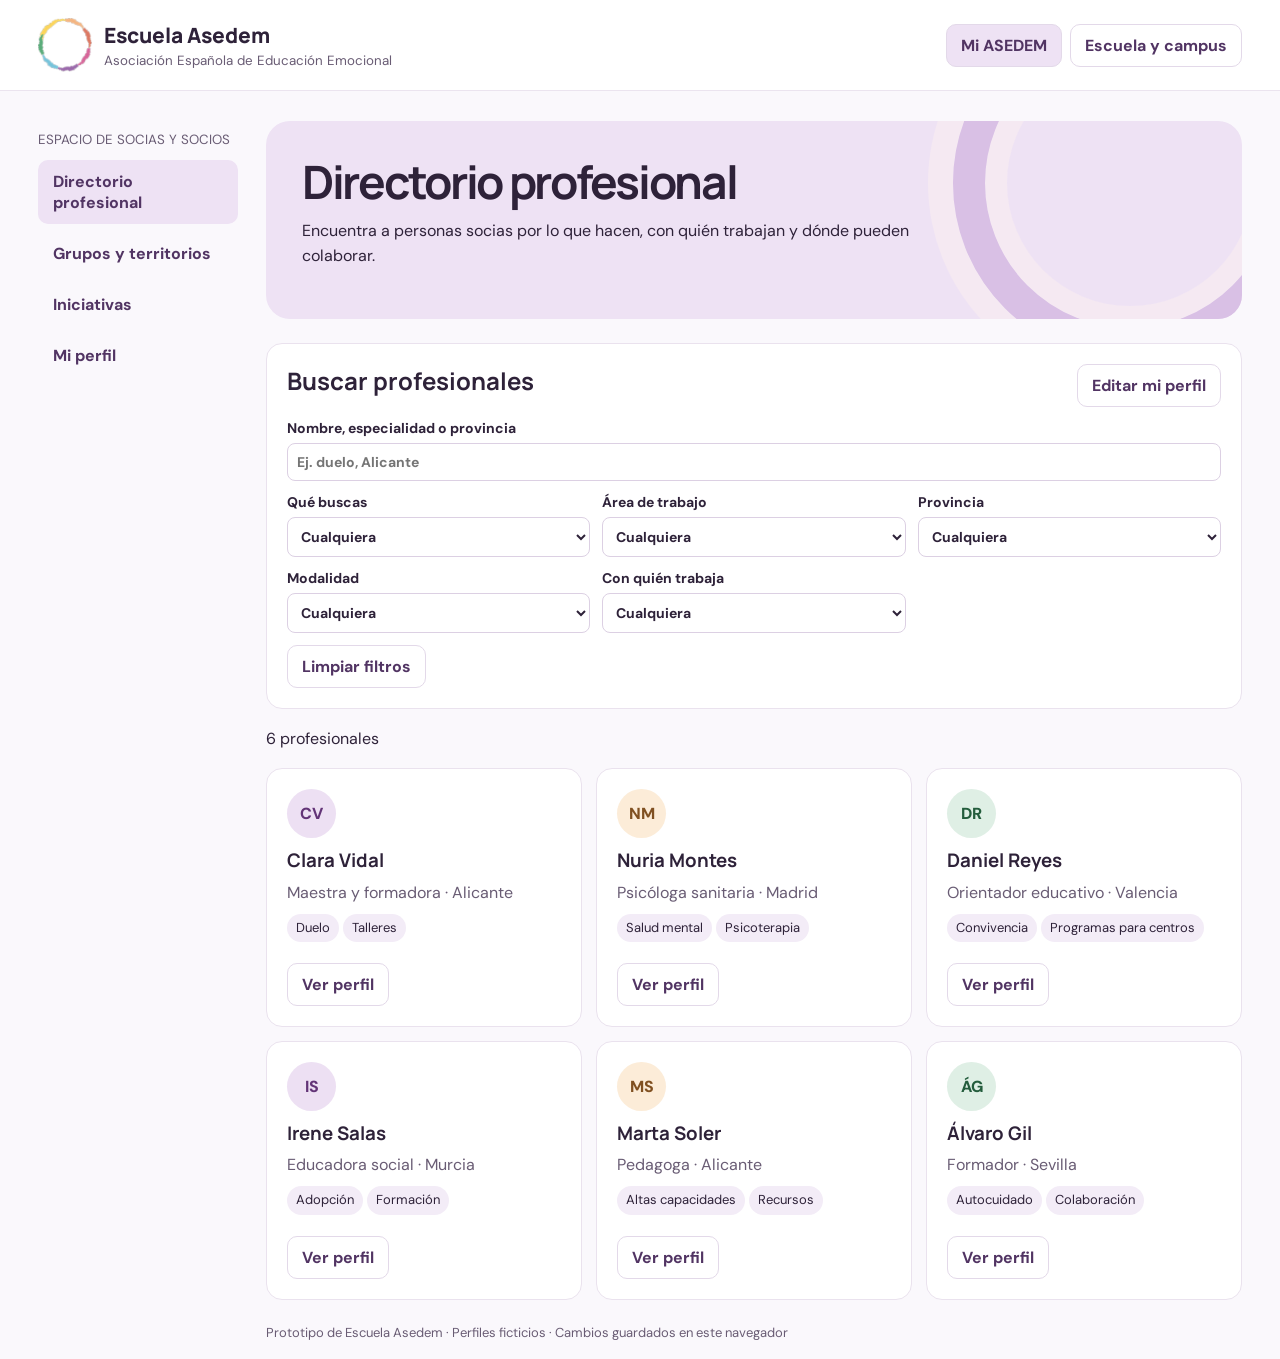
==== index.html @ 9c95053e "Add files via upload" ====
<!doctype html><html lang="es"><meta charset="utf-8"><meta name="viewport" content="width=device-width,initial-scale=1"><meta name="robots" content="noindex"><title>Escuela Asedem · Mi ASEDEM</title><link rel="icon" href="logo.png"><link rel="stylesheet" href="https://fonts.googleapis.com/css2?family=DM+Sans:wght@400;500;600;700&family=Manrope:wght@500;600;700;800&display=swap">
<style>
*{box-sizing:border-box}body{margin:0;background:#faf8fc;color:#2e2239;font:16px 'DM Sans',sans-serif}header{background:white;border-bottom:1px solid #ebe4ef}header>div,.layout{max-width:1350px;margin:auto;padding:18px 38px;display:flex;gap:28px}header>div{align-items:center;justify-content:space-between}header img{width:54px;height:54px;object-fit:contain}.brand{display:flex;align-items:center;gap:12px}.brand strong{display:block;font:800 21px Manrope,sans-serif}small,.muted{color:#695c74}button,input,select,textarea{font:inherit}button{cursor:pointer;border:1px solid #e3d9e9;border-radius:10px;padding:10px 14px;background:white;color:#513463;font-weight:700}button:hover,button[aria-current=true]{background:#eee2f4}button.primary{color:white;background:#65387b;border-color:#65387b}button.primary:hover{background:#4f285f}nav{display:flex;gap:8px;flex-wrap:wrap}.layout{align-items:start;padding-top:30px}aside{width:200px;flex:none}aside nav{display:grid}aside button{text-align:left;border-color:transparent;background:transparent}aside small{display:block;margin:10px 0 12px}main{flex:1;min-width:0}.hero{position:relative;overflow:hidden;background:#eee2f4;border-radius:24px;padding:35px 36px;margin-bottom:24px}.hero:after{content:'';position:absolute;right:-65px;top:-115px;width:290px;height:290px;border-radius:50%;border:32px solid #d9c0e5;box-shadow:0 0 0 25px #f5e9f2,inset 0 0 0 22px #f5e9f2;pointer-events:none}.hero>*{position:relative;z-index:1;max-width:74%}h1,h2,h3{font-family:Manrope,sans-serif;line-height:1.15;margin:0 0 10px}h1{font-size:clamp(27px,4vw,46px);letter-spacing:-.05em}p{line-height:1.55;margin:8px 0 16px}.panel,.card{background:white;border:1px solid #eae2ee;border-radius:16px;padding:20px}.panel{margin-bottom:18px}.grid{display:grid;grid-template-columns:repeat(3,minmax(0,1fr));gap:14px}.filters{display:grid;grid-template-columns:repeat(3,1fr);gap:12px;margin:12px 0}label{display:grid;gap:6px;font-size:14px;font-weight:700}input,select,textarea{width:100%;min-width:0;background:white;color:inherit;border:1px solid #dcd0e3;border-radius:8px;padding:9px}.search{grid-column:1/-1}.avatar{display:grid;place-items:center;background:#ede0f3;color:#633477;border-radius:50%;width:49px;height:49px;font-weight:800;margin-bottom:12px}.card:nth-child(3n+2) .avatar{background:#fcecd8;color:#805021}.card:nth-child(3n) .avatar{background:#dfefe5;color:#245d3d}.chip{display:inline-block;background:#f3ecf7;border-radius:20px;padding:4px 9px;margin:3px 4px 5px 0;font-size:13px}.row{display:flex;gap:9px;align-items:center;flex-wrap:wrap}.between{justify-content:space-between}.section{margin:20px 0 13px}.notice{background:#f7eddb;padding:11px 14px;border-radius:10px;margin:14px 0}.stack{display:grid;gap:13px}.stack button{justify-self:start}dialog{max-width:min(560px,92vw);width:100%;border:1px solid #e3d9e9;border-radius:18px;padding:23px;color:inherit}dialog::backdrop{background:#31243f77}footer{margin-top:24px;color:#695c74;font-size:13px}a{color:#65387b}:focus-visible{outline:3px solid #9161a6;outline-offset:2px}@media(max-width:930px){.grid{grid-template-columns:repeat(2,minmax(0,1fr))}aside{width:155px}}@media(max-width:680px){header>div,.layout{padding:13px 16px;gap:12px;flex-wrap:wrap}.layout{display:block}aside{width:auto;margin-bottom:16px}aside nav{display:flex}aside small{display:none}.hero{padding:24px 20px}.hero:after{opacity:.35}.hero>*{max-width:100%}.filters{grid-template-columns:repeat(2,minmax(0,1fr))}.grid{grid-template-columns:1fr}}
</style>
<header><div><div class="brand"><img src="logo.png" alt="Logotipo de ASEDEM"><div><strong>Escuela Asedem</strong><small>Asociación Española de Educación Emocional</small></div></div><nav aria-label="Espacios"><button data-page="directorio">Mi ASEDEM</button><button data-page="campus">Escuela y campus</button></nav></div></header>
<div class="layout"><aside><small>ESPACIO DE SOCIAS Y SOCIOS</small><nav aria-label="Mi ASEDEM"><button data-page="directorio">Directorio profesional</button><button data-page="grupos">Grupos y territorios</button><button data-page="iniciativas">Iniciativas</button><button data-page="perfil">Mi perfil</button></nav></aside><main id="main"></main></div>
<dialog id="modal"></dialog>
<script>
const main=document.querySelector('main'), modal=document.querySelector('dialog');
const groups=['LGTBI+','Discapacidad','Adopción','Educación intercultural','Salud mental','Jóvenes','Sistémica','Convivencia','Género','Duelo','Altas capacidades','Autocuidado'];
const services=['Formación','Talleres','Programas para centros','Psicoterapia','Recursos','Colaboración'];
const territories=['Comunitat Valenciana, Cataluña, Aragón y Murcia'];
const seed=[
['Clara Vidal','Maestra y formadora','Alicante','Duelo','Talleres','Presencial','Profesorado'],
['Nuria Montes','Psicóloga sanitaria','Madrid','Salud mental','Psicoterapia','Online','Familias'],
['Daniel Reyes','Orientador educativo','Valencia','Convivencia','Programas para centros','Presencial','Adolescencia'],
['Irene Salas','Educadora social','Murcia','Adopción','Formación','Online','Familias'],
['Marta Soler','Pedagoga','Alicante','Altas capacidades','Recursos','Online','Infancia'],
['Álvaro Gil','Formador','Sevilla','Autocuidado','Colaboración','Online','Profesorado']
].map(([name,role,zone,area,service,mode,audience])=>({name,role,zone,area,service,mode,audience,web:'',visible:true}));
const sample={title:'Acompañar el duelo en el aula',goal:'Diseñar un taller para ayudar al profesorado a acompañar al alumnado ante una pérdida.',group:'Duelo',person:'Clara Vidal',step:'Revisar el caso práctico y acordar los materiales.',date:'',notes:'',status:'En preparación'};
const read=(key,fallback)=>{try{return JSON.parse(localStorage.getItem('asedem-'+key))??fallback}catch{return fallback}};
const write=(key,value)=>localStorage.setItem('asedem-'+key,JSON.stringify(value));
let profile=read('profile',{name:'Lucía Romero',role:'Docente',zone:'Alicante',area:'Convivencia',service:'Talleres',mode:'Presencial',audience:'Profesorado',web:'',visible:false});
let projects=read('projects',[sample]), enrolled=read('enrolled',false), answer=read('answer','');
const esc=(s='')=>String(s).replace(/[&<>"']/g,c=>({'&':'&amp;','<':'&lt;','>':'&gt;','"':'&quot;',"'":'&#39;'}[c]));
const norm=s=>s.normalize('NFD').replace(/\p{Diacritic}/gu,'').toLowerCase().trim();
const people=()=>[...seed,...(profile.visible?[profile]:[])];
const options=(values,chosen='')=>values.map(v=>'<option '+(v===chosen?'selected':'')+'>'+esc(v)+'</option>').join('');
const hero=(title,copy)=>'<div class="hero"><h1>'+title+'</h1><p>'+copy+'</p></div>';
const chip=s=>'<span class="chip">'+esc(s)+'</span>';
const button=(label,attrs='',primary=false)=>'<button '+attrs+(primary?' class="primary"':'')+'>'+label+'</button>';
const footer='<footer>Prototipo de Escuela Asedem · Perfiles ficticios · Cambios guardados en este navegador</footer>';
function showDialog(html){modal.innerHTML='<div class="row between"><strong>Mi ASEDEM</strong>'+button('Cerrar','data-close')+'</div><div class="section">'+html+'</div>';if(!modal.open)modal.showModal()}
function directory(){
main.innerHTML=hero('Directorio profesional','Encuentra a personas socias por lo que hacen, con quién trabajan y dónde pueden colaborar.')+
'<div class="panel"><div class="row between"><h2>Buscar profesionales</h2>'+button('Editar mi perfil','data-page="perfil"')+'</div><form id="filters" class="filters"><label class="search">Nombre, especialidad o provincia<input name="q" type="search" placeholder="Ej. duelo, Alicante"></label>'+
[['service','Qué buscas',services],['area','Área de trabajo',groups],['zone','Provincia',[...new Set(people().map(p=>p.zone))].sort()],['mode','Modalidad',['Presencial','Online','Mixta']],['audience','Con quién trabaja',['Infancia','Adolescencia','Familias','Profesorado']]].map(([k,l,v])=>'<label>'+l+'<select name="'+k+'"><option value="">Cualquiera</option>'+options(v)+'</select></label>').join('')+'</form>'+button('Limpiar filtros','data-clear')+'</div><div id="results"></div>';
const form=document.querySelector('#filters');form.addEventListener('submit',e=>e.preventDefault());form.addEventListener('input',results);results();
}
function results(){
const f=new FormData(document.querySelector('#filters'));
const found=people().map((p,i)=>({p,i})).filter(({p})=>norm(f.get('q')).split(/[ ,]+/).every(word=>norm(Object.values(p).join(' ')).includes(word))&&['service','area','zone','mode','audience'].every(k=>!f.get(k)||p[k]===f.get(k)));
document.querySelector('#results').innerHTML='<p role="status">'+found.length+' '+(found.length===1?'profesional':'profesionales')+'</p>'+(found.length?'<div class="grid">'+found.map(({p,i})=>'<article class="card"><div class="avatar">'+esc(p.name.split(' ').map(s=>s[0]).slice(0,2).join(''))+'</div><h3>'+esc(p.name)+'</h3><div class="muted">'+esc(p.role)+' · '+esc(p.zone)+'</div><p>'+chip(p.area)+chip(p.service)+'</p>'+button('Ver perfil','data-person="'+i+'"')+'</article>').join('')+'</div>':'<p class="panel">Prueba otra zona o amplía los filtros.</p>');
}
const input=(name,label,value='',type='text')=>'<label>'+label+'<input name="'+name+'" type="'+type+'" value="'+esc(value)+'" '+(type==='text'?'required':'')+'></label>';
const select=(name,label,list,value)=>'<label>'+label+'<select name="'+name+'">'+options(list,value)+'</select></label>';
const area=(name,label,value='')=>'<label>'+label+'<textarea name="'+name+'" rows="3">'+esc(value)+'</textarea></label>';
function profilePage(){main.innerHTML=hero('Mi perfil profesional','Elige qué datos profesionales quieres compartir en el directorio.')+'<form id="profile" class="panel stack">'+input('name','Nombre',profile.name)+input('role','Perfil profesional',profile.role)+input('zone','Provincia de actuación',profile.zone)+select('area','Área',groups,profile.area)+select('service','Servicio',services,profile.service)+select('mode','Modalidad',['Presencial','Online','Mixta'],profile.mode)+select('audience','Público',['Infancia','Adolescencia','Familias','Profesorado'],profile.audience)+input('web','Web o red profesional',profile.web,'url')+'<label class="row"><input style="width:auto" type="checkbox" name="visible" '+(profile.visible?'checked':'')+'> Mostrar mi ficha en el directorio</label><button class="primary">Guardar perfil</button><div role="status" id="saved"></div></form>'}
function groupPage(){main.innerHTML=hero('Grupos y territorios','Consulta las iniciativas vinculadas a los grupos de trabajo de ASEDEM.')+'<h2 class="section">Grupos temáticos</h2><div class="grid">'+groups.map(g=>'<article class="card"><h3>'+esc(g)+'</h3>'+button('Ver iniciativas','data-group="'+esc(g)+'"')+'</article>').join('')+'</div><h2 class="section">Delegación de ejemplo</h2><div class="panel"><h3>'+territories[0]+'</h3>'+button('Ver iniciativa compartida','data-project="0"')+'</div>'}
function initiativePage(){main.innerHTML=hero('Iniciativas','Organiza una colaboración, recupera los acuerdos y deja claro el siguiente paso.')+'<div class="row section">'+button('Nueva iniciativa','data-new',true)+'</div><div class="stack">'+projects.map((p,i)=>'<article class="card"><h3>'+esc(p.title)+'</h3>'+chip(p.group)+chip(p.status)+'<p>'+esc(p.step)+'</p>'+button('Abrir iniciativa','data-project="'+i+'"')+'</article>').join('')+'</div>'}
function projectEditor(i){
const p=projects[i];showDialog('<h2>'+esc(p.title)+'</h2>'+chip(p.status)+'<form class="stack" id="project" data-id="'+i+'">'+input('title','Título',p.title)+area('goal','Objetivo',p.goal)+select('group','Grupo temático',groups,p.group)+input('person','Persona de referencia',p.person)+input('step','Próximo paso',p.step)+input('date','Fecha prevista',p.date,'date')+area('notes','Acuerdos y materiales',p.notes)+'<button class="primary">Guardar acuerdos</button></form><div class="row section">'+(p.status==='En revisión'?button('Aprobar como coordinación (demo)','data-review="'+i+'"'):p.status==='En preparación'?button('Enviar a revisión','data-review="'+i+'"'):'')+'</div>');
}
function newProject(person='',group='Duelo'){showDialog('<h2>Abrir una colaboración</h2><form class="stack" id="project">'+input('title','Título')+area('goal','Objetivo')+select('group','Grupo temático',groups,group)+input('person','Persona de referencia',person)+input('step','Próximo paso')+input('date','Fecha prevista','','date')+area('notes','Acuerdos y materiales')+'<button class="primary">Crear iniciativa</button></form>')}
function campus(){main.innerHTML=hero('Escuela y campus','Explora cómo una iniciativa de las personas socias puede convertirse en una formación.')+'<article class="panel"><h2>Acompañar el duelo en el aula</h2>'+chip('Taller de demostración')+chip('Profesorado')+'<p>Practica cómo iniciar una conversación y acordar apoyos con un alumno que ha sufrido una pérdida.</p>'+button(enrolled?'Abrir actividad':'Simular inscripción','data-enroll',true)+'</article>'+projects.filter(p=>p.status==='Aprobada'&&p.title!==sample.title).map(p=>'<article class="panel"><h3>'+esc(p.title)+'</h3>'+chip('Propuesta aprobada en la demo')+'<p>'+esc(p.goal)+'</p></article>').join('')+(enrolled?'<section class="panel" id="activity"><h2>Caso práctico</h2><p>Tras una pérdida familiar, un alumno regresa a clase. Se queda apartado durante una actividad. ¿Cómo iniciarías el acompañamiento?</p><div class="stack">'+button('Ofrecerle hablar en privado y preguntarle qué apoyo desea.','data-answer="privado"')+button('Pedirle que cuente al grupo lo ocurrido.','data-answer="grupo"')+'</div><p role="status">'+(answer==='privado'?'Una conversación privada protege su intimidad y le permite decidir qué compartir y cuándo.':answer==='grupo'?'Explicarlo ante el grupo puede hacer que se sienta expuesto. Ofrécele primero un espacio privado y escucha qué necesita.':'')+'</p><a href="pauta-aula.txt" download>Descargar pauta para el aula</a></section>':'')}
const pages={directorio:directory,perfil:profilePage,grupos:groupPage,iniciativas:initiativePage,campus};
function render(page){const key=Object.hasOwn(pages,page)?page:'directorio';pages[key]();document.querySelectorAll('[data-page]').forEach(b=>b.setAttribute('aria-current',String(b.dataset.page===key)));main.insertAdjacentHTML('beforeend',footer)}
function go(page){if(location.hash==='#'+page)render(page);else location.hash=page}
window.addEventListener('hashchange',()=>{render(location.hash.slice(1));window.scrollTo(0,0)});
document.addEventListener('click',e=>{
const b=e.target.closest('button');if(!b)return;const d=b.dataset;
if(d.page){go(d.page);return}
if('close'in d){modal.close();return}
if('clear'in d){document.querySelector('#filters').reset();results();return}
if('person'in d){const p=people()[d.person];const web=/^https?:\/\//i.test(p.web)?'<p><a href="'+esc(p.web)+'" target="_blank" rel="noopener noreferrer">Web o red profesional</a></p>':'';showDialog('<h2>'+esc(p.name)+'</h2><p>'+esc(p.role)+' · '+esc(p.zone)+'</p>'+[p.area,p.service,p.mode,p.audience].map(chip).join('')+web+'<p class="muted">Ficha ficticia de demostración.</p>'+button('Proponer colaboración','data-collab="'+d.person+'"',true));return}
if('collab'in d){const p=people()[d.collab];newProject(p.name,p.area);return}
if('new'in d){newProject();return}
if('project'in d){projectEditor(Number(d.project));return}
if('group'in d){const items=projects.map((p,i)=>({p,i})).filter(({p})=>p.group===d.group);showDialog('<h2>'+esc(d.group)+'</h2><div class="stack">'+(items.length?items.map(({p,i})=>button(esc(p.title),'data-project="'+i+'"')).join(''):'<p>Aún no hay iniciativas en este grupo.</p>')+button('Proponer iniciativa','data-new-group="'+esc(d.group)+'"')+'</div>');return}
if('newGroup'in d){newProject('',d.newGroup);return}
if('review'in d){const i=Number(d.review),p=projects[i];p.status=p.status==='En revisión'?'Aprobada':'En revisión';write('projects',projects);render(location.hash.slice(1));projectEditor(i);return}
if('enroll'in d){enrolled=true;write('enrolled',true);render('campus');document.querySelector('#activity').scrollIntoView();return}
if('answer'in d){answer=d.answer;write('answer',answer);render('campus');document.querySelector('[data-answer="'+answer+'"]').focus()}
});
document.addEventListener('submit',e=>{
const form=e.target;if(!['profile','project'].includes(form.id))return;e.preventDefault();
const data=Object.fromEntries(new FormData(form));
if(form.id==='profile'){if(data.web&&!/^https?:\/\//i.test(data.web)){document.querySelector('#saved').textContent='Introduce un enlace que comience por https:// o http://.';return}profile={...data,visible:data.visible==='on'};write('profile',profile);document.querySelector('#saved').textContent='Perfil guardado.';return}
if(form.dataset.id===undefined){projects.push({...data,status:'En preparación'});write('projects',projects);modal.close();go('iniciativas');return}
const i=Number(form.dataset.id);projects[i]={...projects[i],...data};write('projects',projects);modal.close();render(location.hash.slice(1));
});
render(location.hash.slice(1));
</script></html>
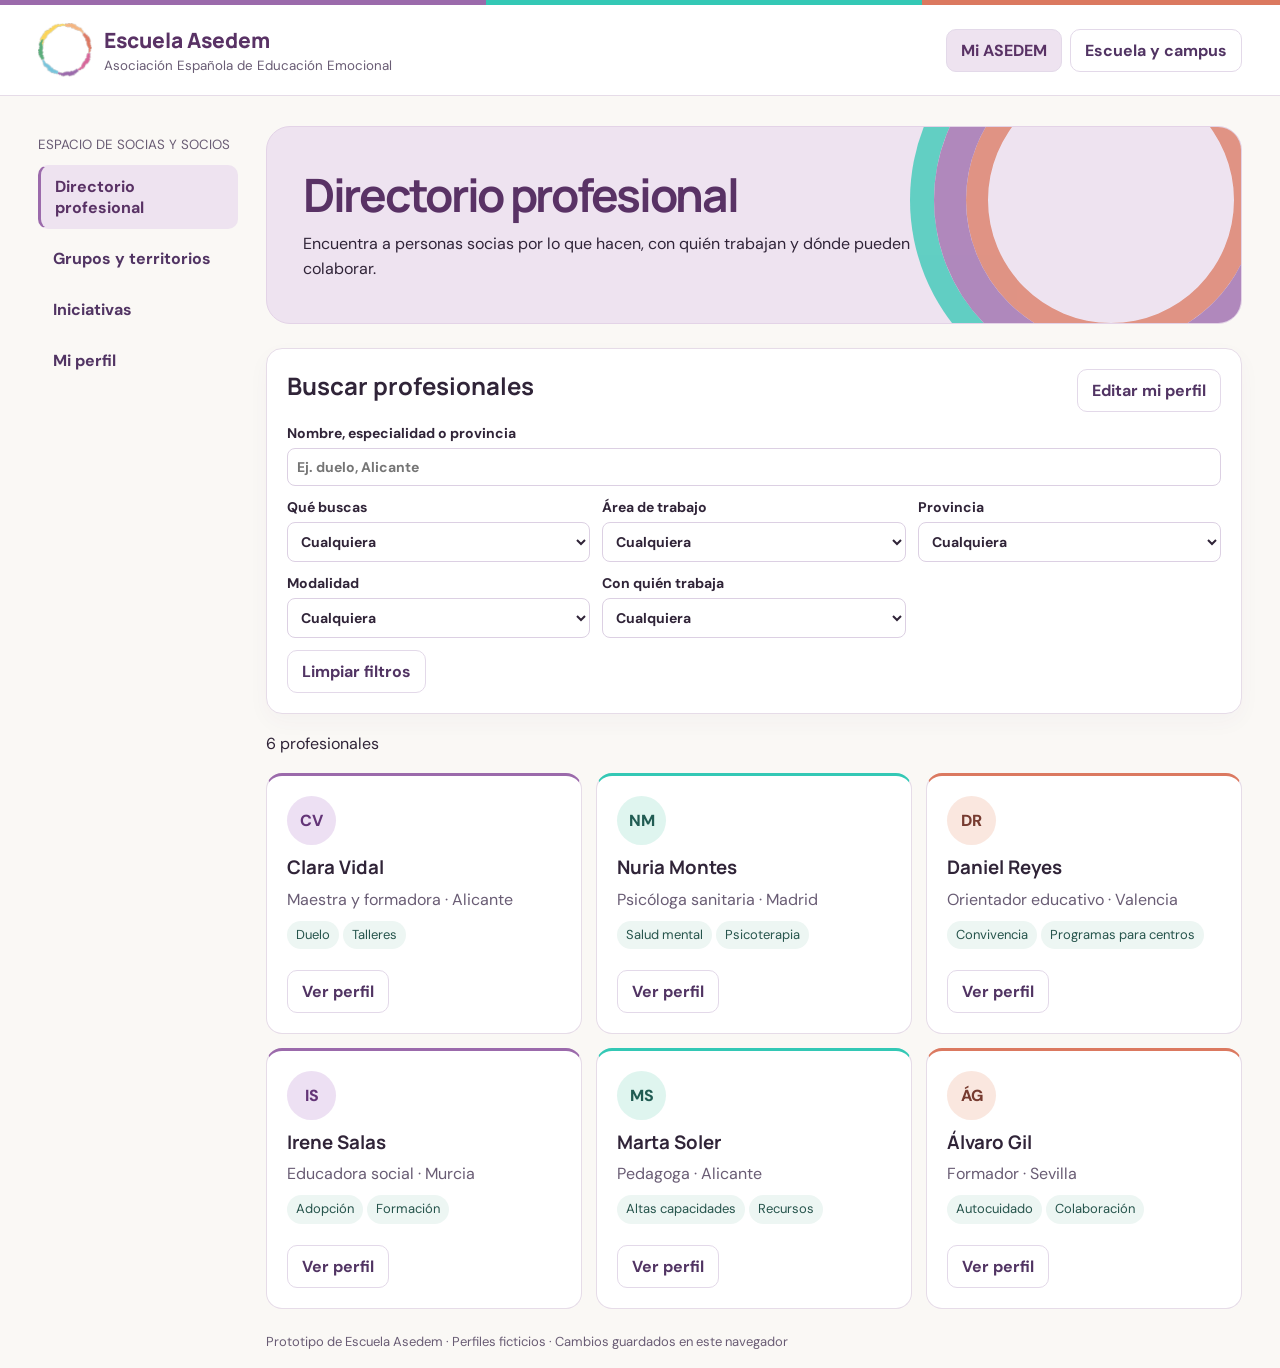
==== commit 63ed8dd9: "Adapta el diseño a los colores del Congreso ASEDEM" ====
--- a/index.html
+++ b/index.html
@@ -1,6 +1,60 @@
 <!doctype html><html lang="es"><meta charset="utf-8"><meta name="viewport" content="width=device-width,initial-scale=1"><meta name="robots" content="noindex"><title>Escuela Asedem · Mi ASEDEM</title><link rel="icon" href="logo.png"><link rel="stylesheet" href="https://fonts.googleapis.com/css2?family=DM+Sans:wght@400;500;600;700&family=Manrope:wght@500;600;700;800&display=swap">
 <style>
 *{box-sizing:border-box}body{margin:0;background:#faf8fc;color:#2e2239;font:16px 'DM Sans',sans-serif}header{background:white;border-bottom:1px solid #ebe4ef}header>div,.layout{max-width:1350px;margin:auto;padding:18px 38px;display:flex;gap:28px}header>div{align-items:center;justify-content:space-between}header img{width:54px;height:54px;object-fit:contain}.brand{display:flex;align-items:center;gap:12px}.brand strong{display:block;font:800 21px Manrope,sans-serif}small,.muted{color:#695c74}button,input,select,textarea{font:inherit}button{cursor:pointer;border:1px solid #e3d9e9;border-radius:10px;padding:10px 14px;background:white;color:#513463;font-weight:700}button:hover,button[aria-current=true]{background:#eee2f4}button.primary{color:white;background:#65387b;border-color:#65387b}button.primary:hover{background:#4f285f}nav{display:flex;gap:8px;flex-wrap:wrap}.layout{align-items:start;padding-top:30px}aside{width:200px;flex:none}aside nav{display:grid}aside button{text-align:left;border-color:transparent;background:transparent}aside small{display:block;margin:10px 0 12px}main{flex:1;min-width:0}.hero{position:relative;overflow:hidden;background:#eee2f4;border-radius:24px;padding:35px 36px;margin-bottom:24px}.hero:after{content:'';position:absolute;right:-65px;top:-115px;width:290px;height:290px;border-radius:50%;border:32px solid #d9c0e5;box-shadow:0 0 0 25px #f5e9f2,inset 0 0 0 22px #f5e9f2;pointer-events:none}.hero>*{position:relative;z-index:1;max-width:74%}h1,h2,h3{font-family:Manrope,sans-serif;line-height:1.15;margin:0 0 10px}h1{font-size:clamp(27px,4vw,46px);letter-spacing:-.05em}p{line-height:1.55;margin:8px 0 16px}.panel,.card{background:white;border:1px solid #eae2ee;border-radius:16px;padding:20px}.panel{margin-bottom:18px}.grid{display:grid;grid-template-columns:repeat(3,minmax(0,1fr));gap:14px}.filters{display:grid;grid-template-columns:repeat(3,1fr);gap:12px;margin:12px 0}label{display:grid;gap:6px;font-size:14px;font-weight:700}input,select,textarea{width:100%;min-width:0;background:white;color:inherit;border:1px solid #dcd0e3;border-radius:8px;padding:9px}.search{grid-column:1/-1}.avatar{display:grid;place-items:center;background:#ede0f3;color:#633477;border-radius:50%;width:49px;height:49px;font-weight:800;margin-bottom:12px}.card:nth-child(3n+2) .avatar{background:#fcecd8;color:#805021}.card:nth-child(3n) .avatar{background:#dfefe5;color:#245d3d}.chip{display:inline-block;background:#f3ecf7;border-radius:20px;padding:4px 9px;margin:3px 4px 5px 0;font-size:13px}.row{display:flex;gap:9px;align-items:center;flex-wrap:wrap}.between{justify-content:space-between}.section{margin:20px 0 13px}.notice{background:#f7eddb;padding:11px 14px;border-radius:10px;margin:14px 0}.stack{display:grid;gap:13px}.stack button{justify-self:start}dialog{max-width:min(560px,92vw);width:100%;border:1px solid #e3d9e9;border-radius:18px;padding:23px;color:inherit}dialog::backdrop{background:#31243f77}footer{margin-top:24px;color:#695c74;font-size:13px}a{color:#65387b}:focus-visible{outline:3px solid #9161a6;outline-offset:2px}@media(max-width:930px){.grid{grid-template-columns:repeat(2,minmax(0,1fr))}aside{width:155px}}@media(max-width:680px){header>div,.layout{padding:13px 16px;gap:12px;flex-wrap:wrap}.layout{display:block}aside{width:auto;margin-bottom:16px}aside nav{display:flex}aside small{display:none}.hero{padding:24px 20px}.hero:after{opacity:.35}.hero>*{max-width:100%}.filters{grid-template-columns:repeat(2,minmax(0,1fr))}.grid{grid-template-columns:1fr}}
+
+/* The three accent colors used on ASEDEM's Congress page. */
+:root {
+  --plum: #593265;
+  --violet: #9b6aab;
+  --turquoise: #33c8b5;
+  --coral: #db7960;
+  --paper: #faf8f5;
+  --ink: #302438;
+  --line: #e6dce8;
+}
+body { background: var(--paper); color: var(--ink); }
+header { border-bottom: 1px solid var(--line); }
+header::before {
+  content: "";
+  display: block;
+  height: 5px;
+  background: linear-gradient(90deg, var(--violet) 0 38%, var(--turquoise) 38% 72%, var(--coral) 72%);
+}
+.brand strong { color: var(--plum); }
+.hero {
+  background: #eee3f0;
+  border: 1px solid #e3d3e7;
+  padding-block: 42px;
+}
+.hero h1 { color: var(--plum); }
+.hero p { margin-bottom: 0; }
+.hero::after {
+  right: -47px;
+  top: -104px;
+  border-color: var(--violet);
+  box-shadow: 0 0 0 24px var(--turquoise), inset 0 0 0 22px var(--coral);
+  opacity: .75;
+}
+.panel, .card { border-color: var(--line); }
+.panel { box-shadow: 0 8px 22px #59326509; }
+.card { border-top: 3px solid var(--violet); }
+.card:nth-child(3n+2) { border-top-color: var(--turquoise); }
+.card:nth-child(3n) { border-top-color: var(--coral); }
+.card:nth-child(3n+2) .avatar { background: #dff5ef; color: #215c53; }
+.card:nth-child(3n) .avatar { background: #fae7df; color: #773b30; }
+.chip { background: #edf6f3; color: #26544c; }
+button.primary { background: var(--plum); border-color: var(--plum); }
+button.primary:hover { background: #43254d; }
+button[aria-current="true"] { background: #eee3f0; color: var(--plum); }
+aside button[aria-current="true"] { border-left: 3px solid var(--violet); }
+@media (max-width: 900px) {
+  .hero::after { right: -160px; opacity: .45; }
+}
+@media (max-width: 680px) {
+  .hero { padding-block: 24px; }
+  .hero::after { display: none; }
+  aside button[aria-current="true"] { border-left: 1px solid var(--violet); }
+}
 </style>
 <header><div><div class="brand"><img src="logo.png" alt="Logotipo de ASEDEM"><div><strong>Escuela Asedem</strong><small>Asociación Española de Educación Emocional</small></div></div><nav aria-label="Espacios"><button data-page="directorio">Mi ASEDEM</button><button data-page="campus">Escuela y campus</button></nav></div></header>
 <div class="layout"><aside><small>ESPACIO DE SOCIAS Y SOCIOS</small><nav aria-label="Mi ASEDEM"><button data-page="directorio">Directorio profesional</button><button data-page="grupos">Grupos y territorios</button><button data-page="iniciativas">Iniciativas</button><button data-page="perfil">Mi perfil</button></nav></aside><main id="main"></main></div>
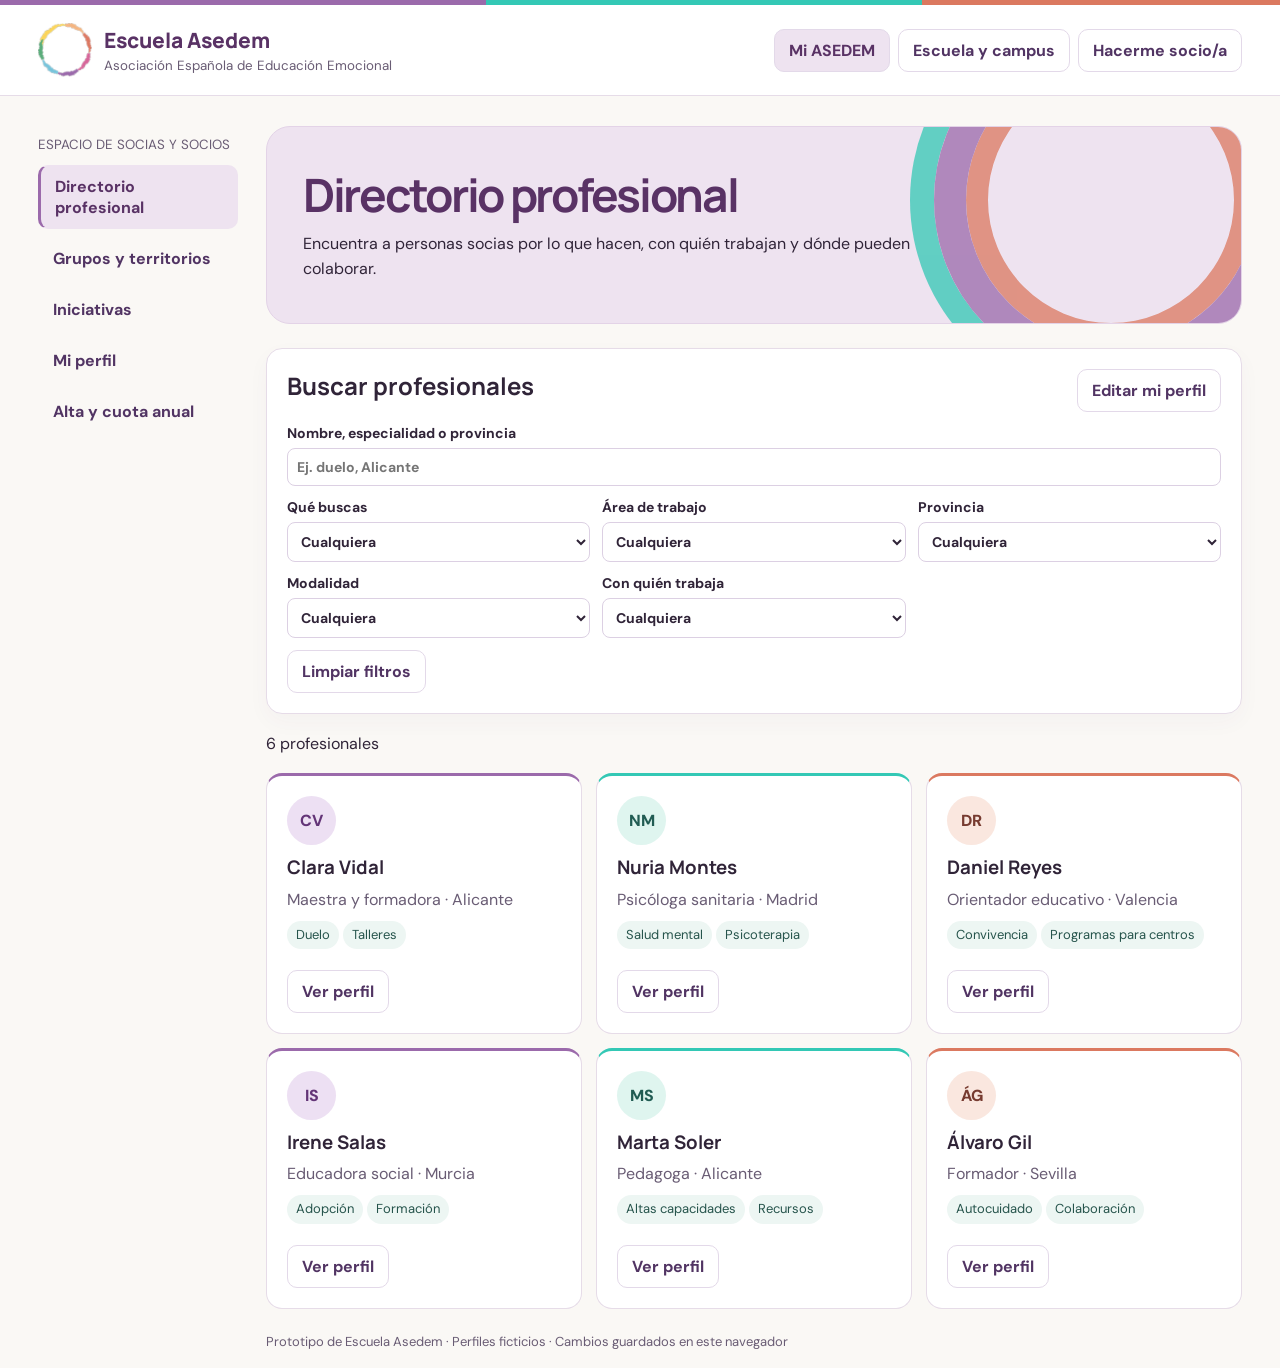
==== commit f68e340a: "Añade recorrido de alta, cuota anual y acceso a WhatsApp" ====
--- a/index.html
+++ b/index.html
@@ -56,8 +56,8 @@
   aside button[aria-current="true"] { border-left: 1px solid var(--violet); }
 }
 </style>
-<header><div><div class="brand"><img src="logo.png" alt="Logotipo de ASEDEM"><div><strong>Escuela Asedem</strong><small>Asociación Española de Educación Emocional</small></div></div><nav aria-label="Espacios"><button data-page="directorio">Mi ASEDEM</button><button data-page="campus">Escuela y campus</button></nav></div></header>
-<div class="layout"><aside><small>ESPACIO DE SOCIAS Y SOCIOS</small><nav aria-label="Mi ASEDEM"><button data-page="directorio">Directorio profesional</button><button data-page="grupos">Grupos y territorios</button><button data-page="iniciativas">Iniciativas</button><button data-page="perfil">Mi perfil</button></nav></aside><main id="main"></main></div>
+<header><div><div class="brand"><img src="logo.png" alt="Logotipo de ASEDEM"><div><strong>Escuela Asedem</strong><small>Asociación Española de Educación Emocional</small></div></div><nav aria-label="Espacios"><button data-page="directorio">Mi ASEDEM</button><button data-page="campus">Escuela y campus</button><button data-page="socios">Hacerme socio/a</button></nav></div></header>
+<div class="layout"><aside><small>ESPACIO DE SOCIAS Y SOCIOS</small><nav aria-label="Mi ASEDEM"><button data-page="directorio">Directorio profesional</button><button data-page="grupos">Grupos y territorios</button><button data-page="iniciativas">Iniciativas</button><button data-page="perfil">Mi perfil</button><button data-page="socios">Alta y cuota anual</button></nav></aside><main id="main"></main></div>
 <dialog id="modal"></dialog>
 <script>
 const main=document.querySelector('main'), modal=document.querySelector('dialog');
@@ -108,7 +108,46 @@
 }
 function newProject(person='',group='Duelo'){showDialog('<h2>Abrir una colaboración</h2><form class="stack" id="project">'+input('title','Título')+area('goal','Objetivo')+select('group','Grupo temático',groups,group)+input('person','Persona de referencia',person)+input('step','Próximo paso')+input('date','Fecha prevista','','date')+area('notes','Acuerdos y materiales')+'<button class="primary">Crear iniciativa</button></form>')}
 function campus(){main.innerHTML=hero('Escuela y campus','Explora cómo una iniciativa de las personas socias puede convertirse en una formación.')+'<article class="panel"><h2>Acompañar el duelo en el aula</h2>'+chip('Taller de demostración')+chip('Profesorado')+'<p>Practica cómo iniciar una conversación y acordar apoyos con un alumno que ha sufrido una pérdida.</p>'+button(enrolled?'Abrir actividad':'Simular inscripción','data-enroll',true)+'</article>'+projects.filter(p=>p.status==='Aprobada'&&p.title!==sample.title).map(p=>'<article class="panel"><h3>'+esc(p.title)+'</h3>'+chip('Propuesta aprobada en la demo')+'<p>'+esc(p.goal)+'</p></article>').join('')+(enrolled?'<section class="panel" id="activity"><h2>Caso práctico</h2><p>Tras una pérdida familiar, un alumno regresa a clase. Se queda apartado durante una actividad. ¿Cómo iniciarías el acompañamiento?</p><div class="stack">'+button('Ofrecerle hablar en privado y preguntarle qué apoyo desea.','data-answer="privado"')+button('Pedirle que cuente al grupo lo ocurrido.','data-answer="grupo"')+'</div><p role="status">'+(answer==='privado'?'Una conversación privada protege su intimidad y le permite decidir qué compartir y cuándo.':answer==='grupo'?'Explicarlo ante el grupo puede hacer que se sienta expuesto. Ofrécele primero un espacio privado y escucha qué necesita.':'')+'</p><a href="pauta-aula.txt" download>Descargar pauta para el aula</a></section>':'')}
-const pages={directorio:directory,perfil:profilePage,grupos:groupPage,iniciativas:initiativePage,campus};
+
+let member=read('member',null), memberMessage='';
+function memberPage(){
+  const date=member?.renewal?new Intl.DateTimeFormat('es-ES',{dateStyle:'long',timeZone:'UTC'}).format(new Date(member.renewal)):null;
+  const due=date&&Date.now()>=Date.parse(member.renewal);
+  main.innerHTML=hero('Alta y cuota de socia o socio','Solicita el alta, consulta el estado de tu cuota anual y pide acceso al grupo de WhatsApp.')+
+  '<p class="notice">Demostración · Usa datos ficticios. El pago y la solicitud a WhatsApp se simulan.</p>'+
+  (member?'<section class="panel"><h2>Mi alta</h2><p>'+esc(member.name)+' · '+esc(member.email)+'</p><p>Cuota: <strong>'+(due?'Pendiente de renovación':date?'Al corriente':'Pendiente de pago')+'</strong></p>'+(date?'<p>Próxima renovación: '+date+'</p>':'')+
+  (date&&!due?'':button(due?'Simular renovación anual':'Simular pago de la cuota anual','data-member-pay',true))+'</section>':
+  '<form class="panel stack" id="member-form"><h2>Solicitar el alta</h2>'+input('name','Nombre y apellidos')+input('email','Correo electrónico','','email').replace('<input ','<input required ')+'<button class="primary">Guardar solicitud</button></form>')+
+  (date&&!due?'<section class="panel"><h2>Grupo de WhatsApp</h2><p>'+(member.whatsapp?'Solicitud de acceso simulada. Pendiente de aprobación.':'Tu cuota está al corriente. Ya puedes solicitar el acceso al grupo.')+'</p>'+(member.whatsapp?'':button('Simular solicitud de acceso','data-member-whatsapp',true))+'</section>':'')+
+  '<p role="status">'+esc(memberMessage)+'</p>';
+}
+document.addEventListener('submit',e=>{
+  if(e.target.id!=='member-form')return;
+  e.preventDefault();
+  const data=new FormData(e.target);
+  const name=data.get('name').trim();
+  if(!name){e.target.elements.name.focus();return}
+  member={name,email:data.get('email').trim(),renewal:null,whatsapp:false};
+  write('member',member);memberMessage='Solicitud guardada. Ya puedes simular el pago.';render('socios');
+});
+document.addEventListener('click',e=>{
+  const control=e.target.closest('[data-member-pay],[data-member-whatsapp]');
+  if(!control||!member)return;
+  const active=member.renewal&&Date.parse(member.renewal)>Date.now();
+  if(control.hasAttribute('data-member-pay')&&!active){
+    const next=new Date();
+    const month=next.getUTCMonth();
+    next.setUTCFullYear(next.getUTCFullYear()+1);
+    if(next.getUTCMonth()!==month)next.setUTCDate(0);
+    member.renewal=next.toISOString();
+    memberMessage='Pago simulado. Cuota al corriente.';
+  }
+  if(control.hasAttribute('data-member-whatsapp')&&active){
+    member.whatsapp=true;memberMessage='Solicitud de acceso simulada.';
+  }
+  write('member',member);render('socios');
+});
+const pages={socios:memberPage,directorio:directory,perfil:profilePage,grupos:groupPage,iniciativas:initiativePage,campus};
 function render(page){const key=Object.hasOwn(pages,page)?page:'directorio';pages[key]();document.querySelectorAll('[data-page]').forEach(b=>b.setAttribute('aria-current',String(b.dataset.page===key)));main.insertAdjacentHTML('beforeend',footer)}
 function go(page){if(location.hash==='#'+page)render(page);else location.hash=page}
 window.addEventListener('hashchange',()=>{render(location.hash.slice(1));window.scrollTo(0,0)});
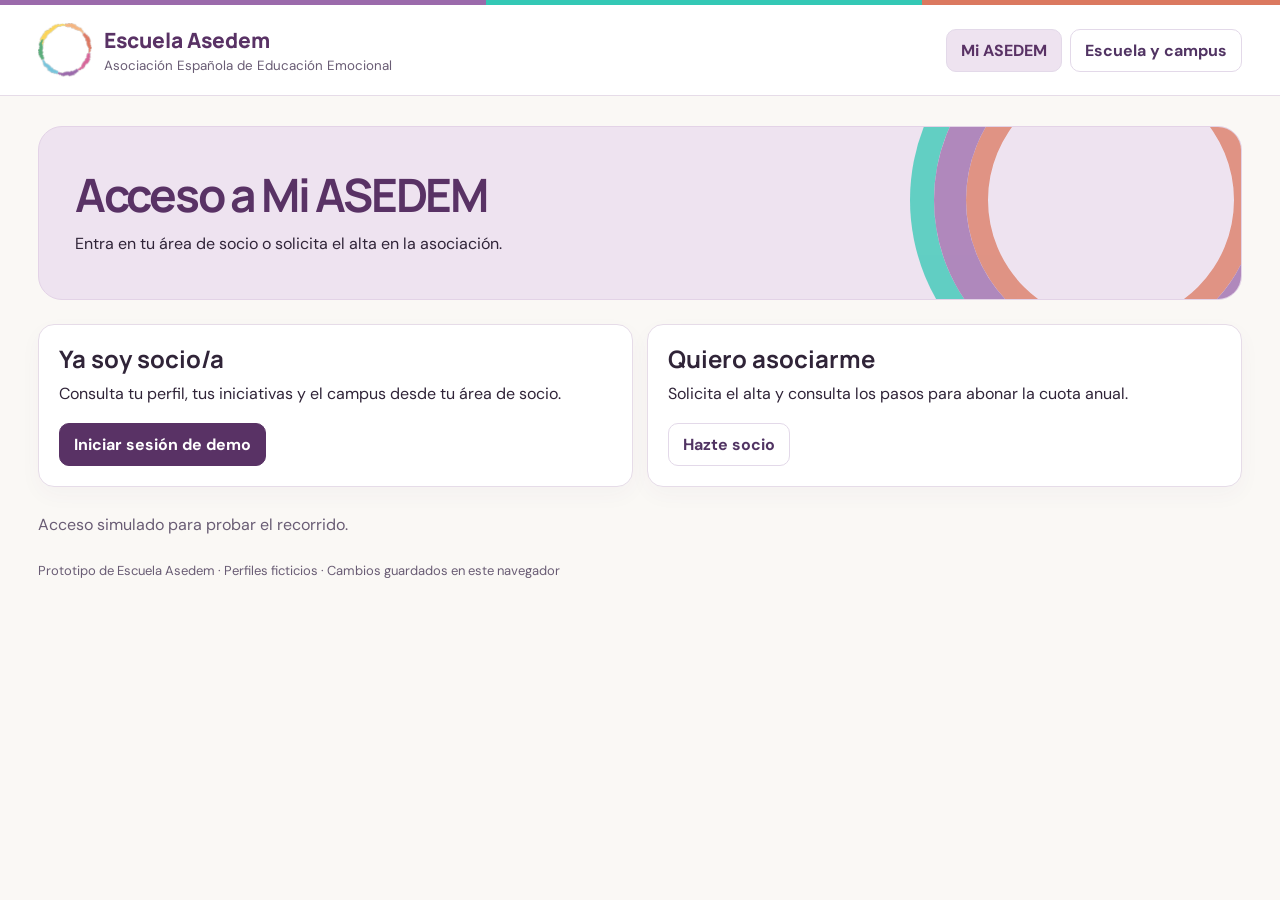
==== commit 5394a819: "Unifica el acceso y el alta de socios y enlaza el campus privado" ====
--- a/index.html
+++ b/index.html
@@ -55,9 +55,12 @@
   .hero::after { display: none; }
   aside button[aria-current="true"] { border-left: 1px solid var(--violet); }
 }
+aside[hidden]{display:none}
+.access-grid{grid-template-columns:repeat(2,minmax(0,1fr))}
+@media(max-width:680px){.access-grid{grid-template-columns:1fr}}
 </style>
-<header><div><div class="brand"><img src="logo.png" alt="Logotipo de ASEDEM"><div><strong>Escuela Asedem</strong><small>Asociación Española de Educación Emocional</small></div></div><nav aria-label="Espacios"><button data-page="directorio">Mi ASEDEM</button><button data-page="campus">Escuela y campus</button><button data-page="socios">Hacerme socio/a</button></nav></div></header>
-<div class="layout"><aside><small>ESPACIO DE SOCIAS Y SOCIOS</small><nav aria-label="Mi ASEDEM"><button data-page="directorio">Directorio profesional</button><button data-page="grupos">Grupos y territorios</button><button data-page="iniciativas">Iniciativas</button><button data-page="perfil">Mi perfil</button><button data-page="socios">Alta y cuota anual</button></nav></aside><main id="main"></main></div>
+<header><div><div class="brand"><img src="logo.png" alt="Logotipo de ASEDEM"><div><strong>Escuela Asedem</strong><small>Asociación Española de Educación Emocional</small></div></div><nav aria-label="Espacios"><button id="member-access" data-page="acceso">Mi ASEDEM</button><button data-page="campus">Escuela y campus</button></nav></div></header>
+<div class="layout"><aside><small>ESPACIO DE SOCIAS Y SOCIOS</small><nav aria-label="Mi ASEDEM"><button data-page="directorio">Directorio profesional</button><button data-page="grupos">Grupos y territorios</button><button data-page="iniciativas">Iniciativas</button><button data-page="perfil">Mi perfil</button><button data-page="socios">Mi cuota anual</button><button data-page="mi-campus">Mi campus</button><button data-demo-logout>Cerrar sesión de demo</button></nav></aside><main id="main"></main></div>
 <dialog id="modal"></dialog>
 <script>
 const main=document.querySelector('main'), modal=document.querySelector('dialog');
@@ -147,8 +150,34 @@
   }
   write('member',member);render('socios');
 });
-const pages={socios:memberPage,directorio:directory,perfil:profilePage,grupos:groupPage,iniciativas:initiativePage,campus};
-function render(page){const key=Object.hasOwn(pages,page)?page:'directorio';pages[key]();document.querySelectorAll('[data-page]').forEach(b=>b.setAttribute('aria-current',String(b.dataset.page===key)));main.insertAdjacentHTML('beforeend',footer)}
+let demoSession=sessionStorage.getItem('asedem-demo-session')==='active';
+function accessPage(){
+  main.innerHTML=hero('Acceso a Mi ASEDEM','Entra en tu área de socio o solicita el alta en la asociación.')+
+  '<div class="grid access-grid">'+
+  '<section class="panel"><h2>Ya soy socio/a</h2><p>Consulta tu perfil, tus iniciativas y el campus desde tu área de socio.</p>'+button('Iniciar sesión de demo','data-demo-login',true)+'</section>'+
+  '<section class="panel"><h2>Quiero asociarme</h2><p>Solicita el alta y consulta los pasos para abonar la cuota anual.</p>'+button('Hazte socio','data-page="socios"')+'</section></div>'+
+  '<p class="muted">Acceso simulado para probar el recorrido.</p>';
+}
+document.addEventListener('click',e=>{
+  const login=e.target.closest('[data-demo-login]');
+  const logout=e.target.closest('[data-demo-logout]');
+  if(!login&&!logout)return;
+  demoSession=Boolean(login);
+  if(login)sessionStorage.setItem('asedem-demo-session','active');
+  else sessionStorage.removeItem('asedem-demo-session');
+  go(login?'directorio':'acceso');
+});
+const privatePages=new Set(['directorio','grupos','iniciativas','perfil','mi-campus']);
+const pages={acceso:accessPage,'mi-campus':campus,socios:memberPage,directorio:directory,perfil:profilePage,grupos:groupPage,iniciativas:initiativePage,campus};
+function render(page){
+  const requested=Object.hasOwn(pages,page)?page:'acceso';
+  const key=privatePages.has(requested)&&!demoSession?'acceso':requested;
+  document.querySelector('aside').hidden=!demoSession||key==='campus'||key==='acceso';
+  document.querySelector('#member-access').dataset.page=demoSession?'directorio':'acceso';
+  pages[key]();
+  document.querySelectorAll('[data-page]').forEach(b=>b.setAttribute('aria-current',String(b.dataset.page===key)));
+  main.insertAdjacentHTML('beforeend',footer);
+}
 function go(page){if(location.hash==='#'+page)render(page);else location.hash=page}
 window.addEventListener('hashchange',()=>{render(location.hash.slice(1));window.scrollTo(0,0)});
 document.addEventListener('click',e=>{
@@ -163,8 +192,8 @@
 if('group'in d){const items=projects.map((p,i)=>({p,i})).filter(({p})=>p.group===d.group);showDialog('<h2>'+esc(d.group)+'</h2><div class="stack">'+(items.length?items.map(({p,i})=>button(esc(p.title),'data-project="'+i+'"')).join(''):'<p>Aún no hay iniciativas en este grupo.</p>')+button('Proponer iniciativa','data-new-group="'+esc(d.group)+'"')+'</div>');return}
 if('newGroup'in d){newProject('',d.newGroup);return}
 if('review'in d){const i=Number(d.review),p=projects[i];p.status=p.status==='En revisión'?'Aprobada':'En revisión';write('projects',projects);render(location.hash.slice(1));projectEditor(i);return}
-if('enroll'in d){enrolled=true;write('enrolled',true);render('campus');document.querySelector('#activity').scrollIntoView();return}
-if('answer'in d){answer=d.answer;write('answer',answer);render('campus');document.querySelector('[data-answer="'+answer+'"]').focus()}
+if('enroll'in d){enrolled=true;write('enrolled',true);render(location.hash.slice(1));document.querySelector('#activity').scrollIntoView();return}
+if('answer'in d){answer=d.answer;write('answer',answer);render(location.hash.slice(1));document.querySelector('[data-answer="'+answer+'"]').focus()}
 });
 document.addEventListener('submit',e=>{
 const form=e.target;if(!['profile','project'].includes(form.id))return;e.preventDefault();
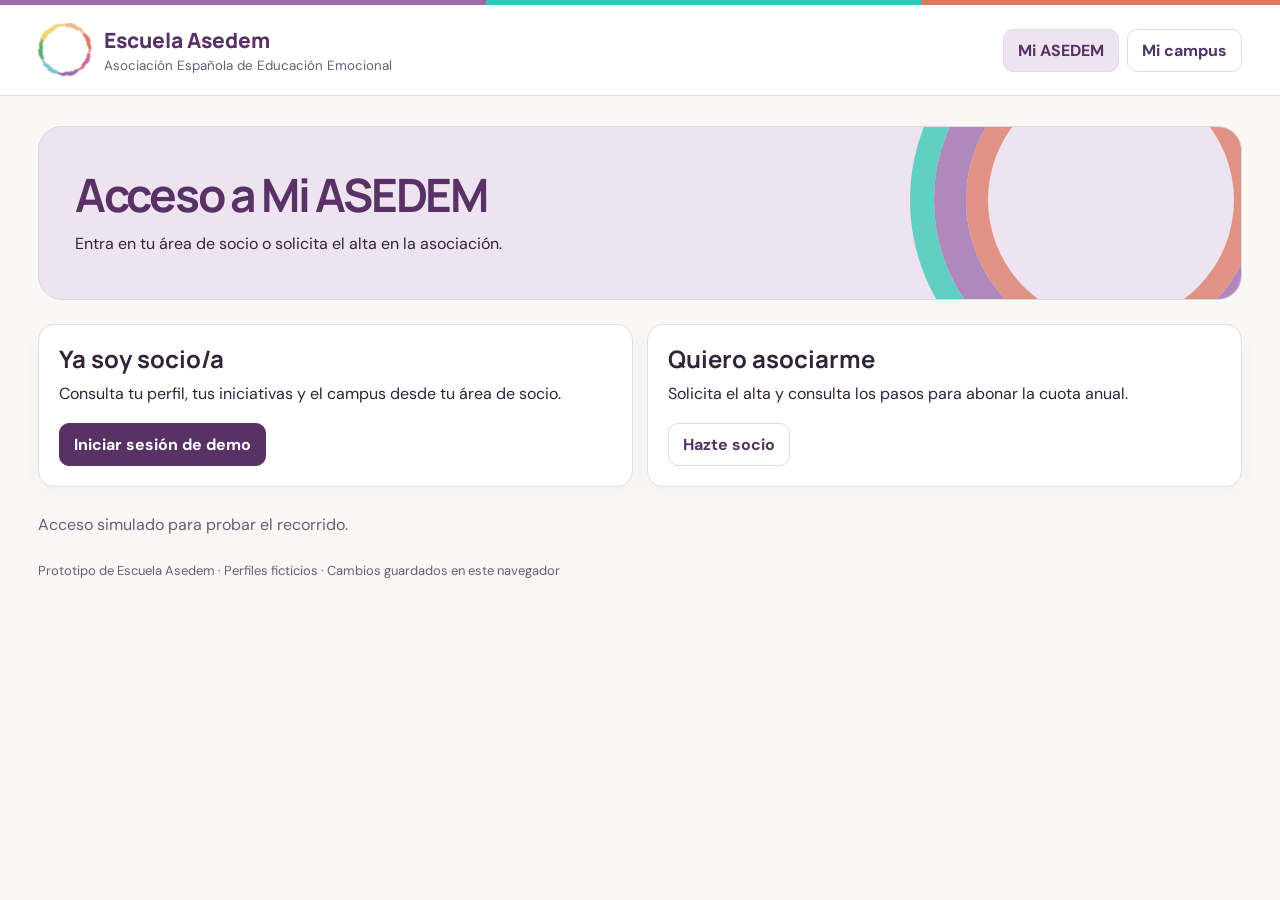
==== commit fdfeffa1: "Adapta el campus ASEDEM al taller de duelo en el aula" ====
--- a/index.html
+++ b/index.html
@@ -58,8 +58,11 @@
 aside[hidden]{display:none}
 .access-grid{grid-template-columns:repeat(2,minmax(0,1fr))}
 @media(max-width:680px){.access-grid{grid-template-columns:1fr}}
+progress{width:min(100%,24rem);accent-color:var(--plum)}
+button[aria-pressed="true"]{border-color:var(--plum);background:#eee3f0}
+button:disabled{opacity:.55;cursor:default}
 </style>
-<header><div><div class="brand"><img src="logo.png" alt="Logotipo de ASEDEM"><div><strong>Escuela Asedem</strong><small>Asociación Española de Educación Emocional</small></div></div><nav aria-label="Espacios"><button id="member-access" data-page="acceso">Mi ASEDEM</button><button data-page="campus">Escuela y campus</button></nav></div></header>
+<header><div><div class="brand"><img src="logo.png" alt="Logotipo de ASEDEM"><div><strong>Escuela Asedem</strong><small>Asociación Española de Educación Emocional</small></div></div><nav aria-label="Espacios"><button id="member-access" data-page="acceso">Mi ASEDEM</button><button data-page="campus">Mi campus</button></nav></div></header>
 <div class="layout"><aside><small>ESPACIO DE SOCIAS Y SOCIOS</small><nav aria-label="Mi ASEDEM"><button data-page="directorio">Directorio profesional</button><button data-page="grupos">Grupos y territorios</button><button data-page="iniciativas">Iniciativas</button><button data-page="perfil">Mi perfil</button><button data-page="socios">Mi cuota anual</button><button data-page="mi-campus">Mi campus</button><button data-demo-logout>Cerrar sesión de demo</button></nav></aside><main id="main"></main></div>
 <dialog id="modal"></dialog>
 <script>
@@ -110,7 +113,57 @@
 const p=projects[i];showDialog('<h2>'+esc(p.title)+'</h2>'+chip(p.status)+'<form class="stack" id="project" data-id="'+i+'">'+input('title','Título',p.title)+area('goal','Objetivo',p.goal)+select('group','Grupo temático',groups,p.group)+input('person','Persona de referencia',p.person)+input('step','Próximo paso',p.step)+input('date','Fecha prevista',p.date,'date')+area('notes','Acuerdos y materiales',p.notes)+'<button class="primary">Guardar acuerdos</button></form><div class="row section">'+(p.status==='En revisión'?button('Aprobar como coordinación (demo)','data-review="'+i+'"'):p.status==='En preparación'?button('Enviar a revisión','data-review="'+i+'"'):'')+'</div>');
 }
 function newProject(person='',group='Duelo'){showDialog('<h2>Abrir una colaboración</h2><form class="stack" id="project">'+input('title','Título')+area('goal','Objetivo')+select('group','Grupo temático',groups,group)+input('person','Persona de referencia',person)+input('step','Próximo paso')+input('date','Fecha prevista','','date')+area('notes','Acuerdos y materiales')+'<button class="primary">Crear iniciativa</button></form>')}
-function campus(){main.innerHTML=hero('Escuela y campus','Explora cómo una iniciativa de las personas socias puede convertirse en una formación.')+'<article class="panel"><h2>Acompañar el duelo en el aula</h2>'+chip('Taller de demostración')+chip('Profesorado')+'<p>Practica cómo iniciar una conversación y acordar apoyos con un alumno que ha sufrido una pérdida.</p>'+button(enrolled?'Abrir actividad':'Simular inscripción','data-enroll',true)+'</article>'+projects.filter(p=>p.status==='Aprobada'&&p.title!==sample.title).map(p=>'<article class="panel"><h3>'+esc(p.title)+'</h3>'+chip('Propuesta aprobada en la demo')+'<p>'+esc(p.goal)+'</p></article>').join('')+(enrolled?'<section class="panel" id="activity"><h2>Caso práctico</h2><p>Tras una pérdida familiar, un alumno regresa a clase. Se queda apartado durante una actividad. ¿Cómo iniciarías el acompañamiento?</p><div class="stack">'+button('Ofrecerle hablar en privado y preguntarle qué apoyo desea.','data-answer="privado"')+button('Pedirle que cuente al grupo lo ocurrido.','data-answer="grupo"')+'</div><p role="status">'+(answer==='privado'?'Una conversación privada protege su intimidad y le permite decidir qué compartir y cuándo.':answer==='grupo'?'Explicarlo ante el grupo puede hacer que se sienta expuesto. Ofrécele primero un espacio privado y escucha qué necesita.':'')+'</p><a href="pauta-aula.txt" download>Descargar pauta para el aula</a></section>':'')}
+
+const campusStages=[
+ ['Situación inicial','Tras una pérdida familiar, un alumno vuelve a clase y se queda apartado durante el trabajo en grupo. ¿Cómo puedes ofrecerle apoyo respetando su intimidad?'],
+ ['Microcontenido','Ofrece una conversación en privado, pregunta qué necesita y acuerda una forma discreta de pedir una pausa. Retomad después el acuerdo para comprobar si le ayuda.'],
+ ['Caso con decisiones','El alumno te pide que sus compañeros no sepan lo ocurrido. ¿Cómo responderías?'],
+ ['Feedback','Revisa las consecuencias de la decisión que has tomado.'],
+ ['Aplicación práctica','Escribe una frase para abrir la conversación y una medida concreta de apoyo que puedas acordar con el alumno.'],
+ ['Evaluación','Antes de cerrar el taller, comprueba que tu propuesta respeta la intimidad, incluye una medida acordada con el alumno y prevé un seguimiento.']
+];
+let studentSession=sessionStorage.getItem('asedem-campus-access')==='1';
+let study=read('duelo-progress',{step:0,seen:[],draft:'',done:false});
+function campus(){
+ const signed=demoSession||studentSession;
+ main.innerHTML=hero(signed?'Mi campus':'Acceso al campus',signed?'Consulta tu formación y retoma el taller.':'Accede a tu formación de Escuela Asedem aunque no seas socio/a.')+
+ (signed?'<article class="panel"><h2>Acompañar el duelo en el aula</h2>'+chip('Taller de demostración')+chip('Profesorado')+'<p>Aprende a iniciar una conversación y acordar apoyos cuando un alumno vuelve al aula tras una pérdida.</p><p>'+study.seen.length+' de 6 etapas completadas</p><progress max="6" value="'+study.seen.length+'" aria-label="Progreso del taller"></progress><div class="row section">'+button(study.done?'Revisar taller':'Continuar taller','data-page="taller-duelo"',true)+'</div></article>':
+ '<section class="panel"><h2>Acceso del alumnado</h2><p>Prueba el campus con una inscripción de ejemplo.</p>'+button('Entrar como alumno/a de demo','data-student-login',true)+'</section>');
+}
+function dueloPage(){
+ const i=study.step,[title,copy]=campusStages[i];
+ const details=[
+ '', '',
+ '<div class="stack">'+button('Acordar en privado qué apoyo desea','data-duelo-answer="privado" aria-pressed="'+(answer==='privado')+'"')+button('Explicar lo ocurrido al grupo para que le ayude','data-duelo-answer="grupo" aria-pressed="'+(answer==='grupo')+'"')+'</div>',
+ '<p role="status">'+(answer==='privado'?'Has protegido su intimidad y le has permitido decidir qué apoyo quiere.':answer==='grupo'?'Compartir la pérdida sin su acuerdo puede exponerle. Ofrece apoyo en privado y pregúntale qué quiere compartir.':'Vuelve al caso práctico y elige una respuesta para ver su feedback.')+'</p>',
+ '<label>Mi propuesta<textarea id="duelo-draft" rows="4">'+esc(study.draft)+'</textarea></label><p><a href="pauta-aula.txt" download>Descargar pauta para el aula</a></p>',
+ '<p role="status">'+(study.done?'Taller completado. Puedes volver a consultar las seis etapas y descargar la pauta.':'Has llegado a la última etapa.')+'</p>'
+ ];
+ main.innerHTML=hero('Acompañar el duelo en el aula','Taller de demostración · '+study.seen.length+' de 6 etapas completadas')+
+ '<nav class="row section" aria-label="Etapas del taller">'+campusStages.map(([label],n)=>button(label,'data-duelo-step="'+n+'" aria-current="'+(n===i)+'"')).join('')+'</nav>'+
+ '<section class="panel"><h2>'+title+'</h2><p>'+copy+'</p>'+details[i]+'<div class="row section">'+(i>0?button('Anterior','data-duelo-step="'+(i-1)+'"'):'')+
+ button(i===5?'Finalizar etapa':'Completar y continuar','data-duelo-next'+(i===2&&!answer?' disabled':''),true)+'</div></section>'+
+ button('Volver a Mi campus','data-page="'+(demoSession?'mi-campus':'campus')+'"');
+}
+document.addEventListener('input',e=>{
+ if(e.target.id!=='duelo-draft')return;
+ study.draft=e.target.value;write('duelo-progress',study);
+});
+document.addEventListener('click',e=>{
+ const b=e.target.closest('[data-student-login],[data-duelo-step],[data-duelo-next],[data-duelo-answer]');
+ if(!b)return;
+ const d=b.dataset;
+ if('studentLogin' in d){studentSession=true;sessionStorage.setItem('asedem-campus-access','1');render('campus');return}
+ if('dueloStep' in d)study.step=Number(d.dueloStep);
+ if('dueloAnswer' in d){answer=d.dueloAnswer;write('answer',answer)}
+ if('dueloNext' in d){
+  if(!study.seen.includes(study.step))study.seen.push(study.step);
+  study.done=study.seen.length===6;
+  study.step=Math.min(5,study.step+1);
+ }
+ write('duelo-progress',study);render('taller-duelo');
+});
+
 
 let member=read('member',null), memberMessage='';
 function memberPage(){
@@ -168,10 +221,10 @@
   go(login?'directorio':'acceso');
 });
 const privatePages=new Set(['directorio','grupos','iniciativas','perfil','mi-campus']);
-const pages={acceso:accessPage,'mi-campus':campus,socios:memberPage,directorio:directory,perfil:profilePage,grupos:groupPage,iniciativas:initiativePage,campus};
+const pages={acceso:accessPage,'mi-campus':campus,'taller-duelo':dueloPage,socios:memberPage,directorio:directory,perfil:profilePage,grupos:groupPage,iniciativas:initiativePage,campus};
 function render(page){
   const requested=Object.hasOwn(pages,page)?page:'acceso';
-  const key=privatePages.has(requested)&&!demoSession?'acceso':requested;
+  const key=requested==='taller-duelo'&&!studentSession&&!demoSession?'campus':privatePages.has(requested)&&!demoSession?'acceso':requested;
   document.querySelector('aside').hidden=!demoSession||key==='campus'||key==='acceso';
   document.querySelector('#member-access').dataset.page=demoSession?'directorio':'acceso';
   pages[key]();
@@ -192,8 +245,8 @@
 if('group'in d){const items=projects.map((p,i)=>({p,i})).filter(({p})=>p.group===d.group);showDialog('<h2>'+esc(d.group)+'</h2><div class="stack">'+(items.length?items.map(({p,i})=>button(esc(p.title),'data-project="'+i+'"')).join(''):'<p>Aún no hay iniciativas en este grupo.</p>')+button('Proponer iniciativa','data-new-group="'+esc(d.group)+'"')+'</div>');return}
 if('newGroup'in d){newProject('',d.newGroup);return}
 if('review'in d){const i=Number(d.review),p=projects[i];p.status=p.status==='En revisión'?'Aprobada':'En revisión';write('projects',projects);render(location.hash.slice(1));projectEditor(i);return}
-if('enroll'in d){enrolled=true;write('enrolled',true);render(location.hash.slice(1));document.querySelector('#activity').scrollIntoView();return}
-if('answer'in d){answer=d.answer;write('answer',answer);render(location.hash.slice(1));document.querySelector('[data-answer="'+answer+'"]').focus()}
+
+
 });
 document.addEventListener('submit',e=>{
 const form=e.target;if(!['profile','project'].includes(form.id))return;e.preventDefault();
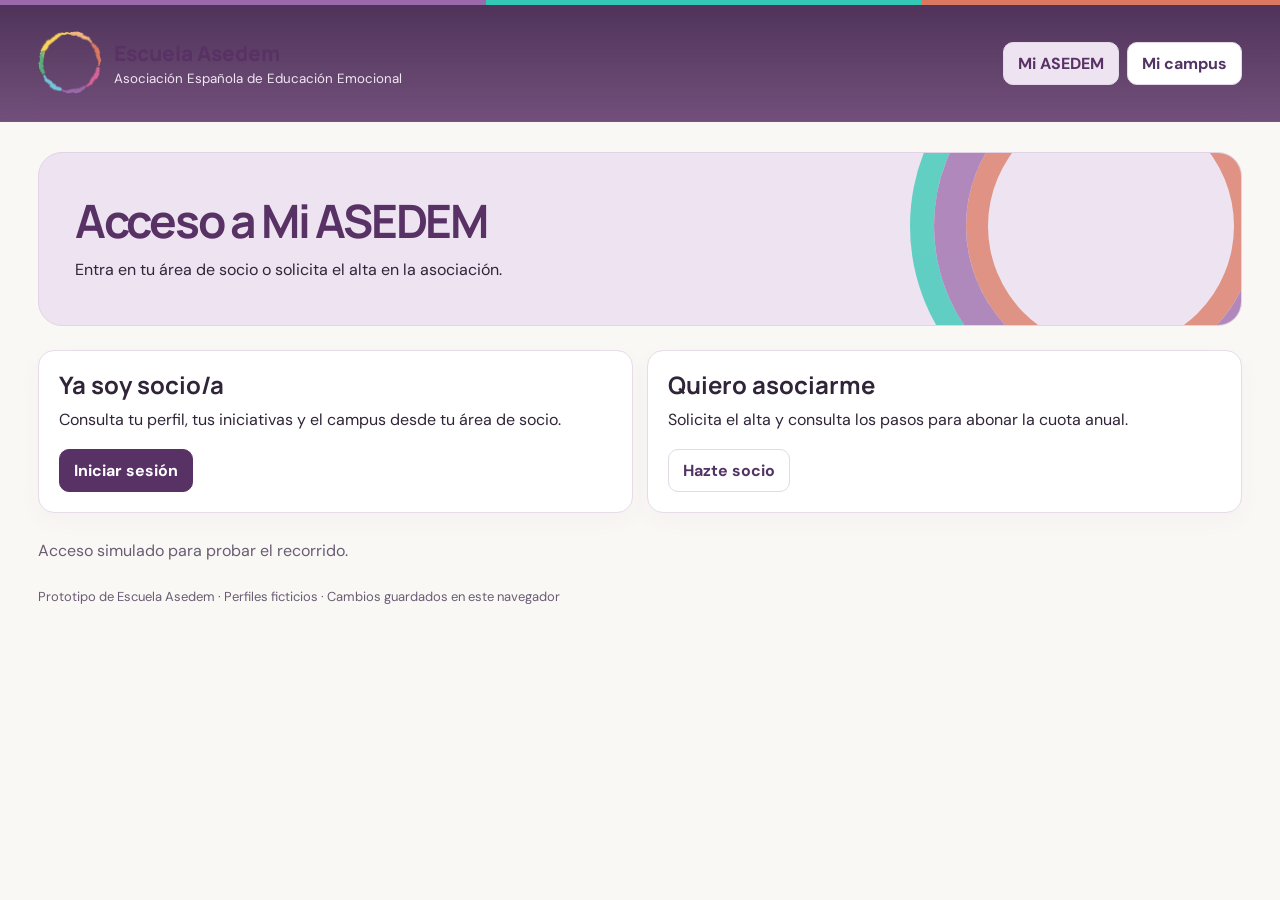
==== commit 32953083: "Recupera el encabezado translúcido y compacto al desplazarse" ====
--- a/index.html
+++ b/index.html
@@ -1,259 +1,6 @@
 <!doctype html><html lang="es"><meta charset="utf-8"><meta name="viewport" content="width=device-width,initial-scale=1"><meta name="robots" content="noindex"><title>Escuela Asedem · Mi ASEDEM</title><link rel="icon" href="logo.png"><link rel="stylesheet" href="https://fonts.googleapis.com/css2?family=DM+Sans:wght@400;500;600;700&family=Manrope:wght@500;600;700;800&display=swap">
-<style>
-*{box-sizing:border-box}body{margin:0;background:#faf8fc;color:#2e2239;font:16px 'DM Sans',sans-serif}header{background:white;border-bottom:1px solid #ebe4ef}header>div,.layout{max-width:1350px;margin:auto;padding:18px 38px;display:flex;gap:28px}header>div{align-items:center;justify-content:space-between}header img{width:54px;height:54px;object-fit:contain}.brand{display:flex;align-items:center;gap:12px}.brand strong{display:block;font:800 21px Manrope,sans-serif}small,.muted{color:#695c74}button,input,select,textarea{font:inherit}button{cursor:pointer;border:1px solid #e3d9e9;border-radius:10px;padding:10px 14px;background:white;color:#513463;font-weight:700}button:hover,button[aria-current=true]{background:#eee2f4}button.primary{color:white;background:#65387b;border-color:#65387b}button.primary:hover{background:#4f285f}nav{display:flex;gap:8px;flex-wrap:wrap}.layout{align-items:start;padding-top:30px}aside{width:200px;flex:none}aside nav{display:grid}aside button{text-align:left;border-color:transparent;background:transparent}aside small{display:block;margin:10px 0 12px}main{flex:1;min-width:0}.hero{position:relative;overflow:hidden;background:#eee2f4;border-radius:24px;padding:35px 36px;margin-bottom:24px}.hero:after{content:'';position:absolute;right:-65px;top:-115px;width:290px;height:290px;border-radius:50%;border:32px solid #d9c0e5;box-shadow:0 0 0 25px #f5e9f2,inset 0 0 0 22px #f5e9f2;pointer-events:none}.hero>*{position:relative;z-index:1;max-width:74%}h1,h2,h3{font-family:Manrope,sans-serif;line-height:1.15;margin:0 0 10px}h1{font-size:clamp(27px,4vw,46px);letter-spacing:-.05em}p{line-height:1.55;margin:8px 0 16px}.panel,.card{background:white;border:1px solid #eae2ee;border-radius:16px;padding:20px}.panel{margin-bottom:18px}.grid{display:grid;grid-template-columns:repeat(3,minmax(0,1fr));gap:14px}.filters{display:grid;grid-template-columns:repeat(3,1fr);gap:12px;margin:12px 0}label{display:grid;gap:6px;font-size:14px;font-weight:700}input,select,textarea{width:100%;min-width:0;background:white;color:inherit;border:1px solid #dcd0e3;border-radius:8px;padding:9px}.search{grid-column:1/-1}.avatar{display:grid;place-items:center;background:#ede0f3;color:#633477;border-radius:50%;width:49px;height:49px;font-weight:800;margin-bottom:12px}.card:nth-child(3n+2) .avatar{background:#fcecd8;color:#805021}.card:nth-child(3n) .avatar{background:#dfefe5;color:#245d3d}.chip{display:inline-block;background:#f3ecf7;border-radius:20px;padding:4px 9px;margin:3px 4px 5px 0;font-size:13px}.row{display:flex;gap:9px;align-items:center;flex-wrap:wrap}.between{justify-content:space-between}.section{margin:20px 0 13px}.notice{background:#f7eddb;padding:11px 14px;border-radius:10px;margin:14px 0}.stack{display:grid;gap:13px}.stack button{justify-self:start}dialog{max-width:min(560px,92vw);width:100%;border:1px solid #e3d9e9;border-radius:18px;padding:23px;color:inherit}dialog::backdrop{background:#31243f77}footer{margin-top:24px;color:#695c74;font-size:13px}a{color:#65387b}:focus-visible{outline:3px solid #9161a6;outline-offset:2px}@media(max-width:930px){.grid{grid-template-columns:repeat(2,minmax(0,1fr))}aside{width:155px}}@media(max-width:680px){header>div,.layout{padding:13px 16px;gap:12px;flex-wrap:wrap}.layout{display:block}aside{width:auto;margin-bottom:16px}aside nav{display:flex}aside small{display:none}.hero{padding:24px 20px}.hero:after{opacity:.35}.hero>*{max-width:100%}.filters{grid-template-columns:repeat(2,minmax(0,1fr))}.grid{grid-template-columns:1fr}}
-
-/* The three accent colors used on ASEDEM's Congress page. */
-:root {
-  --plum: #593265;
-  --violet: #9b6aab;
-  --turquoise: #33c8b5;
-  --coral: #db7960;
-  --paper: #faf8f5;
-  --ink: #302438;
-  --line: #e6dce8;
-}
-body { background: var(--paper); color: var(--ink); }
-header { border-bottom: 1px solid var(--line); }
-header::before {
-  content: "";
-  display: block;
-  height: 5px;
-  background: linear-gradient(90deg, var(--violet) 0 38%, var(--turquoise) 38% 72%, var(--coral) 72%);
-}
-.brand strong { color: var(--plum); }
-.hero {
-  background: #eee3f0;
-  border: 1px solid #e3d3e7;
-  padding-block: 42px;
-}
-.hero h1 { color: var(--plum); }
-.hero p { margin-bottom: 0; }
-.hero::after {
-  right: -47px;
-  top: -104px;
-  border-color: var(--violet);
-  box-shadow: 0 0 0 24px var(--turquoise), inset 0 0 0 22px var(--coral);
-  opacity: .75;
-}
-.panel, .card { border-color: var(--line); }
-.panel { box-shadow: 0 8px 22px #59326509; }
-.card { border-top: 3px solid var(--violet); }
-.card:nth-child(3n+2) { border-top-color: var(--turquoise); }
-.card:nth-child(3n) { border-top-color: var(--coral); }
-.card:nth-child(3n+2) .avatar { background: #dff5ef; color: #215c53; }
-.card:nth-child(3n) .avatar { background: #fae7df; color: #773b30; }
-.chip { background: #edf6f3; color: #26544c; }
-button.primary { background: var(--plum); border-color: var(--plum); }
-button.primary:hover { background: #43254d; }
-button[aria-current="true"] { background: #eee3f0; color: var(--plum); }
-aside button[aria-current="true"] { border-left: 3px solid var(--violet); }
-@media (max-width: 900px) {
-  .hero::after { right: -160px; opacity: .45; }
-}
-@media (max-width: 680px) {
-  .hero { padding-block: 24px; }
-  .hero::after { display: none; }
-  aside button[aria-current="true"] { border-left: 1px solid var(--violet); }
-}
-aside[hidden]{display:none}
-.access-grid{grid-template-columns:repeat(2,minmax(0,1fr))}
-@media(max-width:680px){.access-grid{grid-template-columns:1fr}}
-progress{width:min(100%,24rem);accent-color:var(--plum)}
-button[aria-pressed="true"]{border-color:var(--plum);background:#eee3f0}
-button:disabled{opacity:.55;cursor:default}
-</style>
-<header><div><div class="brand"><img src="logo.png" alt="Logotipo de ASEDEM"><div><strong>Escuela Asedem</strong><small>Asociación Española de Educación Emocional</small></div></div><nav aria-label="Espacios"><button id="member-access" data-page="acceso">Mi ASEDEM</button><button data-page="campus">Mi campus</button></nav></div></header>
-<div class="layout"><aside><small>ESPACIO DE SOCIAS Y SOCIOS</small><nav aria-label="Mi ASEDEM"><button data-page="directorio">Directorio profesional</button><button data-page="grupos">Grupos y territorios</button><button data-page="iniciativas">Iniciativas</button><button data-page="perfil">Mi perfil</button><button data-page="socios">Mi cuota anual</button><button data-page="mi-campus">Mi campus</button><button data-demo-logout>Cerrar sesión de demo</button></nav></aside><main id="main"></main></div>
+<link rel="stylesheet" href="asedem.css">
+<header class="asedem-header"><div><div class="brand"><img src="logo.png" alt="Logotipo de ASEDEM"><div><strong>Escuela Asedem</strong><small>Asociación Española de Educación Emocional</small></div></div><nav aria-label="Espacios"><button id="member-access" data-page="acceso">Mi ASEDEM</button><a class="campus-entry" href="campus-original/index.html#/campus">Mi campus</a></nav></div></header>
+<div class="layout"><aside><small>ESPACIO DE SOCIAS Y SOCIOS</small><nav aria-label="Mi ASEDEM"><button data-page="directorio">Directorio profesional</button><button data-page="grupos">Grupos y territorios</button><button data-page="iniciativas">Iniciativas</button><button data-page="perfil">Mi perfil</button><button data-page="socios">Mi cuota anual</button><a class="campus-entry" href="campus-original/index.html?acceso=socio#/campus/mis-cursos">Mi campus</a><button data-demo-logout>Cerrar sesión de demo</button></nav></aside><main id="main"></main></div>
 <dialog id="modal"></dialog>
-<script>
-const main=document.querySelector('main'), modal=document.querySelector('dialog');
-const groups=['LGTBI+','Discapacidad','Adopción','Educación intercultural','Salud mental','Jóvenes','Sistémica','Convivencia','Género','Duelo','Altas capacidades','Autocuidado'];
-const services=['Formación','Talleres','Programas para centros','Psicoterapia','Recursos','Colaboración'];
-const territories=['Comunitat Valenciana, Cataluña, Aragón y Murcia'];
-const seed=[
-['Clara Vidal','Maestra y formadora','Alicante','Duelo','Talleres','Presencial','Profesorado'],
-['Nuria Montes','Psicóloga sanitaria','Madrid','Salud mental','Psicoterapia','Online','Familias'],
-['Daniel Reyes','Orientador educativo','Valencia','Convivencia','Programas para centros','Presencial','Adolescencia'],
-['Irene Salas','Educadora social','Murcia','Adopción','Formación','Online','Familias'],
-['Marta Soler','Pedagoga','Alicante','Altas capacidades','Recursos','Online','Infancia'],
-['Álvaro Gil','Formador','Sevilla','Autocuidado','Colaboración','Online','Profesorado']
-].map(([name,role,zone,area,service,mode,audience])=>({name,role,zone,area,service,mode,audience,web:'',visible:true}));
-const sample={title:'Acompañar el duelo en el aula',goal:'Diseñar un taller para ayudar al profesorado a acompañar al alumnado ante una pérdida.',group:'Duelo',person:'Clara Vidal',step:'Revisar el caso práctico y acordar los materiales.',date:'',notes:'',status:'En preparación'};
-const read=(key,fallback)=>{try{return JSON.parse(localStorage.getItem('asedem-'+key))??fallback}catch{return fallback}};
-const write=(key,value)=>localStorage.setItem('asedem-'+key,JSON.stringify(value));
-let profile=read('profile',{name:'Lucía Romero',role:'Docente',zone:'Alicante',area:'Convivencia',service:'Talleres',mode:'Presencial',audience:'Profesorado',web:'',visible:false});
-let projects=read('projects',[sample]), enrolled=read('enrolled',false), answer=read('answer','');
-const esc=(s='')=>String(s).replace(/[&<>"']/g,c=>({'&':'&amp;','<':'&lt;','>':'&gt;','"':'&quot;',"'":'&#39;'}[c]));
-const norm=s=>s.normalize('NFD').replace(/\p{Diacritic}/gu,'').toLowerCase().trim();
-const people=()=>[...seed,...(profile.visible?[profile]:[])];
-const options=(values,chosen='')=>values.map(v=>'<option '+(v===chosen?'selected':'')+'>'+esc(v)+'</option>').join('');
-const hero=(title,copy)=>'<div class="hero"><h1>'+title+'</h1><p>'+copy+'</p></div>';
-const chip=s=>'<span class="chip">'+esc(s)+'</span>';
-const button=(label,attrs='',primary=false)=>'<button '+attrs+(primary?' class="primary"':'')+'>'+label+'</button>';
-const footer='<footer>Prototipo de Escuela Asedem · Perfiles ficticios · Cambios guardados en este navegador</footer>';
-function showDialog(html){modal.innerHTML='<div class="row between"><strong>Mi ASEDEM</strong>'+button('Cerrar','data-close')+'</div><div class="section">'+html+'</div>';if(!modal.open)modal.showModal()}
-function directory(){
-main.innerHTML=hero('Directorio profesional','Encuentra a personas socias por lo que hacen, con quién trabajan y dónde pueden colaborar.')+
-'<div class="panel"><div class="row between"><h2>Buscar profesionales</h2>'+button('Editar mi perfil','data-page="perfil"')+'</div><form id="filters" class="filters"><label class="search">Nombre, especialidad o provincia<input name="q" type="search" placeholder="Ej. duelo, Alicante"></label>'+
-[['service','Qué buscas',services],['area','Área de trabajo',groups],['zone','Provincia',[...new Set(people().map(p=>p.zone))].sort()],['mode','Modalidad',['Presencial','Online','Mixta']],['audience','Con quién trabaja',['Infancia','Adolescencia','Familias','Profesorado']]].map(([k,l,v])=>'<label>'+l+'<select name="'+k+'"><option value="">Cualquiera</option>'+options(v)+'</select></label>').join('')+'</form>'+button('Limpiar filtros','data-clear')+'</div><div id="results"></div>';
-const form=document.querySelector('#filters');form.addEventListener('submit',e=>e.preventDefault());form.addEventListener('input',results);results();
-}
-function results(){
-const f=new FormData(document.querySelector('#filters'));
-const found=people().map((p,i)=>({p,i})).filter(({p})=>norm(f.get('q')).split(/[ ,]+/).every(word=>norm(Object.values(p).join(' ')).includes(word))&&['service','area','zone','mode','audience'].every(k=>!f.get(k)||p[k]===f.get(k)));
-document.querySelector('#results').innerHTML='<p role="status">'+found.length+' '+(found.length===1?'profesional':'profesionales')+'</p>'+(found.length?'<div class="grid">'+found.map(({p,i})=>'<article class="card"><div class="avatar">'+esc(p.name.split(' ').map(s=>s[0]).slice(0,2).join(''))+'</div><h3>'+esc(p.name)+'</h3><div class="muted">'+esc(p.role)+' · '+esc(p.zone)+'</div><p>'+chip(p.area)+chip(p.service)+'</p>'+button('Ver perfil','data-person="'+i+'"')+'</article>').join('')+'</div>':'<p class="panel">Prueba otra zona o amplía los filtros.</p>');
-}
-const input=(name,label,value='',type='text')=>'<label>'+label+'<input name="'+name+'" type="'+type+'" value="'+esc(value)+'" '+(type==='text'?'required':'')+'></label>';
-const select=(name,label,list,value)=>'<label>'+label+'<select name="'+name+'">'+options(list,value)+'</select></label>';
-const area=(name,label,value='')=>'<label>'+label+'<textarea name="'+name+'" rows="3">'+esc(value)+'</textarea></label>';
-function profilePage(){main.innerHTML=hero('Mi perfil profesional','Elige qué datos profesionales quieres compartir en el directorio.')+'<form id="profile" class="panel stack">'+input('name','Nombre',profile.name)+input('role','Perfil profesional',profile.role)+input('zone','Provincia de actuación',profile.zone)+select('area','Área',groups,profile.area)+select('service','Servicio',services,profile.service)+select('mode','Modalidad',['Presencial','Online','Mixta'],profile.mode)+select('audience','Público',['Infancia','Adolescencia','Familias','Profesorado'],profile.audience)+input('web','Web o red profesional',profile.web,'url')+'<label class="row"><input style="width:auto" type="checkbox" name="visible" '+(profile.visible?'checked':'')+'> Mostrar mi ficha en el directorio</label><button class="primary">Guardar perfil</button><div role="status" id="saved"></div></form>'}
-function groupPage(){main.innerHTML=hero('Grupos y territorios','Consulta las iniciativas vinculadas a los grupos de trabajo de ASEDEM.')+'<h2 class="section">Grupos temáticos</h2><div class="grid">'+groups.map(g=>'<article class="card"><h3>'+esc(g)+'</h3>'+button('Ver iniciativas','data-group="'+esc(g)+'"')+'</article>').join('')+'</div><h2 class="section">Delegación de ejemplo</h2><div class="panel"><h3>'+territories[0]+'</h3>'+button('Ver iniciativa compartida','data-project="0"')+'</div>'}
-function initiativePage(){main.innerHTML=hero('Iniciativas','Organiza una colaboración, recupera los acuerdos y deja claro el siguiente paso.')+'<div class="row section">'+button('Nueva iniciativa','data-new',true)+'</div><div class="stack">'+projects.map((p,i)=>'<article class="card"><h3>'+esc(p.title)+'</h3>'+chip(p.group)+chip(p.status)+'<p>'+esc(p.step)+'</p>'+button('Abrir iniciativa','data-project="'+i+'"')+'</article>').join('')+'</div>'}
-function projectEditor(i){
-const p=projects[i];showDialog('<h2>'+esc(p.title)+'</h2>'+chip(p.status)+'<form class="stack" id="project" data-id="'+i+'">'+input('title','Título',p.title)+area('goal','Objetivo',p.goal)+select('group','Grupo temático',groups,p.group)+input('person','Persona de referencia',p.person)+input('step','Próximo paso',p.step)+input('date','Fecha prevista',p.date,'date')+area('notes','Acuerdos y materiales',p.notes)+'<button class="primary">Guardar acuerdos</button></form><div class="row section">'+(p.status==='En revisión'?button('Aprobar como coordinación (demo)','data-review="'+i+'"'):p.status==='En preparación'?button('Enviar a revisión','data-review="'+i+'"'):'')+'</div>');
-}
-function newProject(person='',group='Duelo'){showDialog('<h2>Abrir una colaboración</h2><form class="stack" id="project">'+input('title','Título')+area('goal','Objetivo')+select('group','Grupo temático',groups,group)+input('person','Persona de referencia',person)+input('step','Próximo paso')+input('date','Fecha prevista','','date')+area('notes','Acuerdos y materiales')+'<button class="primary">Crear iniciativa</button></form>')}
-
-const campusStages=[
- ['Situación inicial','Tras una pérdida familiar, un alumno vuelve a clase y se queda apartado durante el trabajo en grupo. ¿Cómo puedes ofrecerle apoyo respetando su intimidad?'],
- ['Microcontenido','Ofrece una conversación en privado, pregunta qué necesita y acuerda una forma discreta de pedir una pausa. Retomad después el acuerdo para comprobar si le ayuda.'],
- ['Caso con decisiones','El alumno te pide que sus compañeros no sepan lo ocurrido. ¿Cómo responderías?'],
- ['Feedback','Revisa las consecuencias de la decisión que has tomado.'],
- ['Aplicación práctica','Escribe una frase para abrir la conversación y una medida concreta de apoyo que puedas acordar con el alumno.'],
- ['Evaluación','Antes de cerrar el taller, comprueba que tu propuesta respeta la intimidad, incluye una medida acordada con el alumno y prevé un seguimiento.']
-];
-let studentSession=sessionStorage.getItem('asedem-campus-access')==='1';
-let study=read('duelo-progress',{step:0,seen:[],draft:'',done:false});
-function campus(){
- const signed=demoSession||studentSession;
- main.innerHTML=hero(signed?'Mi campus':'Acceso al campus',signed?'Consulta tu formación y retoma el taller.':'Accede a tu formación de Escuela Asedem aunque no seas socio/a.')+
- (signed?'<article class="panel"><h2>Acompañar el duelo en el aula</h2>'+chip('Taller de demostración')+chip('Profesorado')+'<p>Aprende a iniciar una conversación y acordar apoyos cuando un alumno vuelve al aula tras una pérdida.</p><p>'+study.seen.length+' de 6 etapas completadas</p><progress max="6" value="'+study.seen.length+'" aria-label="Progreso del taller"></progress><div class="row section">'+button(study.done?'Revisar taller':'Continuar taller','data-page="taller-duelo"',true)+'</div></article>':
- '<section class="panel"><h2>Acceso del alumnado</h2><p>Prueba el campus con una inscripción de ejemplo.</p>'+button('Entrar como alumno/a de demo','data-student-login',true)+'</section>');
-}
-function dueloPage(){
- const i=study.step,[title,copy]=campusStages[i];
- const details=[
- '', '',
- '<div class="stack">'+button('Acordar en privado qué apoyo desea','data-duelo-answer="privado" aria-pressed="'+(answer==='privado')+'"')+button('Explicar lo ocurrido al grupo para que le ayude','data-duelo-answer="grupo" aria-pressed="'+(answer==='grupo')+'"')+'</div>',
- '<p role="status">'+(answer==='privado'?'Has protegido su intimidad y le has permitido decidir qué apoyo quiere.':answer==='grupo'?'Compartir la pérdida sin su acuerdo puede exponerle. Ofrece apoyo en privado y pregúntale qué quiere compartir.':'Vuelve al caso práctico y elige una respuesta para ver su feedback.')+'</p>',
- '<label>Mi propuesta<textarea id="duelo-draft" rows="4">'+esc(study.draft)+'</textarea></label><p><a href="pauta-aula.txt" download>Descargar pauta para el aula</a></p>',
- '<p role="status">'+(study.done?'Taller completado. Puedes volver a consultar las seis etapas y descargar la pauta.':'Has llegado a la última etapa.')+'</p>'
- ];
- main.innerHTML=hero('Acompañar el duelo en el aula','Taller de demostración · '+study.seen.length+' de 6 etapas completadas')+
- '<nav class="row section" aria-label="Etapas del taller">'+campusStages.map(([label],n)=>button(label,'data-duelo-step="'+n+'" aria-current="'+(n===i)+'"')).join('')+'</nav>'+
- '<section class="panel"><h2>'+title+'</h2><p>'+copy+'</p>'+details[i]+'<div class="row section">'+(i>0?button('Anterior','data-duelo-step="'+(i-1)+'"'):'')+
- button(i===5?'Finalizar etapa':'Completar y continuar','data-duelo-next'+(i===2&&!answer?' disabled':''),true)+'</div></section>'+
- button('Volver a Mi campus','data-page="'+(demoSession?'mi-campus':'campus')+'"');
-}
-document.addEventListener('input',e=>{
- if(e.target.id!=='duelo-draft')return;
- study.draft=e.target.value;write('duelo-progress',study);
-});
-document.addEventListener('click',e=>{
- const b=e.target.closest('[data-student-login],[data-duelo-step],[data-duelo-next],[data-duelo-answer]');
- if(!b)return;
- const d=b.dataset;
- if('studentLogin' in d){studentSession=true;sessionStorage.setItem('asedem-campus-access','1');render('campus');return}
- if('dueloStep' in d)study.step=Number(d.dueloStep);
- if('dueloAnswer' in d){answer=d.dueloAnswer;write('answer',answer)}
- if('dueloNext' in d){
-  if(!study.seen.includes(study.step))study.seen.push(study.step);
-  study.done=study.seen.length===6;
-  study.step=Math.min(5,study.step+1);
- }
- write('duelo-progress',study);render('taller-duelo');
-});
-
-
-let member=read('member',null), memberMessage='';
-function memberPage(){
-  const date=member?.renewal?new Intl.DateTimeFormat('es-ES',{dateStyle:'long',timeZone:'UTC'}).format(new Date(member.renewal)):null;
-  const due=date&&Date.now()>=Date.parse(member.renewal);
-  main.innerHTML=hero('Alta y cuota de socia o socio','Solicita el alta, consulta el estado de tu cuota anual y pide acceso al grupo de WhatsApp.')+
-  '<p class="notice">Demostración · Usa datos ficticios. El pago y la solicitud a WhatsApp se simulan.</p>'+
-  (member?'<section class="panel"><h2>Mi alta</h2><p>'+esc(member.name)+' · '+esc(member.email)+'</p><p>Cuota: <strong>'+(due?'Pendiente de renovación':date?'Al corriente':'Pendiente de pago')+'</strong></p>'+(date?'<p>Próxima renovación: '+date+'</p>':'')+
-  (date&&!due?'':button(due?'Simular renovación anual':'Simular pago de la cuota anual','data-member-pay',true))+'</section>':
-  '<form class="panel stack" id="member-form"><h2>Solicitar el alta</h2>'+input('name','Nombre y apellidos')+input('email','Correo electrónico','','email').replace('<input ','<input required ')+'<button class="primary">Guardar solicitud</button></form>')+
-  (date&&!due?'<section class="panel"><h2>Grupo de WhatsApp</h2><p>'+(member.whatsapp?'Solicitud de acceso simulada. Pendiente de aprobación.':'Tu cuota está al corriente. Ya puedes solicitar el acceso al grupo.')+'</p>'+(member.whatsapp?'':button('Simular solicitud de acceso','data-member-whatsapp',true))+'</section>':'')+
-  '<p role="status">'+esc(memberMessage)+'</p>';
-}
-document.addEventListener('submit',e=>{
-  if(e.target.id!=='member-form')return;
-  e.preventDefault();
-  const data=new FormData(e.target);
-  const name=data.get('name').trim();
-  if(!name){e.target.elements.name.focus();return}
-  member={name,email:data.get('email').trim(),renewal:null,whatsapp:false};
-  write('member',member);memberMessage='Solicitud guardada. Ya puedes simular el pago.';render('socios');
-});
-document.addEventListener('click',e=>{
-  const control=e.target.closest('[data-member-pay],[data-member-whatsapp]');
-  if(!control||!member)return;
-  const active=member.renewal&&Date.parse(member.renewal)>Date.now();
-  if(control.hasAttribute('data-member-pay')&&!active){
-    const next=new Date();
-    const month=next.getUTCMonth();
-    next.setUTCFullYear(next.getUTCFullYear()+1);
-    if(next.getUTCMonth()!==month)next.setUTCDate(0);
-    member.renewal=next.toISOString();
-    memberMessage='Pago simulado. Cuota al corriente.';
-  }
-  if(control.hasAttribute('data-member-whatsapp')&&active){
-    member.whatsapp=true;memberMessage='Solicitud de acceso simulada.';
-  }
-  write('member',member);render('socios');
-});
-let demoSession=sessionStorage.getItem('asedem-demo-session')==='active';
-function accessPage(){
-  main.innerHTML=hero('Acceso a Mi ASEDEM','Entra en tu área de socio o solicita el alta en la asociación.')+
-  '<div class="grid access-grid">'+
-  '<section class="panel"><h2>Ya soy socio/a</h2><p>Consulta tu perfil, tus iniciativas y el campus desde tu área de socio.</p>'+button('Iniciar sesión de demo','data-demo-login',true)+'</section>'+
-  '<section class="panel"><h2>Quiero asociarme</h2><p>Solicita el alta y consulta los pasos para abonar la cuota anual.</p>'+button('Hazte socio','data-page="socios"')+'</section></div>'+
-  '<p class="muted">Acceso simulado para probar el recorrido.</p>';
-}
-document.addEventListener('click',e=>{
-  const login=e.target.closest('[data-demo-login]');
-  const logout=e.target.closest('[data-demo-logout]');
-  if(!login&&!logout)return;
-  demoSession=Boolean(login);
-  if(login)sessionStorage.setItem('asedem-demo-session','active');
-  else sessionStorage.removeItem('asedem-demo-session');
-  go(login?'directorio':'acceso');
-});
-const privatePages=new Set(['directorio','grupos','iniciativas','perfil','mi-campus']);
-const pages={acceso:accessPage,'mi-campus':campus,'taller-duelo':dueloPage,socios:memberPage,directorio:directory,perfil:profilePage,grupos:groupPage,iniciativas:initiativePage,campus};
-function render(page){
-  const requested=Object.hasOwn(pages,page)?page:'acceso';
-  const key=requested==='taller-duelo'&&!studentSession&&!demoSession?'campus':privatePages.has(requested)&&!demoSession?'acceso':requested;
-  document.querySelector('aside').hidden=!demoSession||key==='campus'||key==='acceso';
-  document.querySelector('#member-access').dataset.page=demoSession?'directorio':'acceso';
-  pages[key]();
-  document.querySelectorAll('[data-page]').forEach(b=>b.setAttribute('aria-current',String(b.dataset.page===key)));
-  main.insertAdjacentHTML('beforeend',footer);
-}
-function go(page){if(location.hash==='#'+page)render(page);else location.hash=page}
-window.addEventListener('hashchange',()=>{render(location.hash.slice(1));window.scrollTo(0,0)});
-document.addEventListener('click',e=>{
-const b=e.target.closest('button');if(!b)return;const d=b.dataset;
-if(d.page){go(d.page);return}
-if('close'in d){modal.close();return}
-if('clear'in d){document.querySelector('#filters').reset();results();return}
-if('person'in d){const p=people()[d.person];const web=/^https?:\/\//i.test(p.web)?'<p><a href="'+esc(p.web)+'" target="_blank" rel="noopener noreferrer">Web o red profesional</a></p>':'';showDialog('<h2>'+esc(p.name)+'</h2><p>'+esc(p.role)+' · '+esc(p.zone)+'</p>'+[p.area,p.service,p.mode,p.audience].map(chip).join('')+web+'<p class="muted">Ficha ficticia de demostración.</p>'+button('Proponer colaboración','data-collab="'+d.person+'"',true));return}
-if('collab'in d){const p=people()[d.collab];newProject(p.name,p.area);return}
-if('new'in d){newProject();return}
-if('project'in d){projectEditor(Number(d.project));return}
-if('group'in d){const items=projects.map((p,i)=>({p,i})).filter(({p})=>p.group===d.group);showDialog('<h2>'+esc(d.group)+'</h2><div class="stack">'+(items.length?items.map(({p,i})=>button(esc(p.title),'data-project="'+i+'"')).join(''):'<p>Aún no hay iniciativas en este grupo.</p>')+button('Proponer iniciativa','data-new-group="'+esc(d.group)+'"')+'</div>');return}
-if('newGroup'in d){newProject('',d.newGroup);return}
-if('review'in d){const i=Number(d.review),p=projects[i];p.status=p.status==='En revisión'?'Aprobada':'En revisión';write('projects',projects);render(location.hash.slice(1));projectEditor(i);return}
-
-
-});
-document.addEventListener('submit',e=>{
-const form=e.target;if(!['profile','project'].includes(form.id))return;e.preventDefault();
-const data=Object.fromEntries(new FormData(form));
-if(form.id==='profile'){if(data.web&&!/^https?:\/\//i.test(data.web)){document.querySelector('#saved').textContent='Introduce un enlace que comience por https:// o http://.';return}profile={...data,visible:data.visible==='on'};write('profile',profile);document.querySelector('#saved').textContent='Perfil guardado.';return}
-if(form.dataset.id===undefined){projects.push({...data,status:'En preparación'});write('projects',projects);modal.close();go('iniciativas');return}
-const i=Number(form.dataset.id);projects[i]={...projects[i],...data};write('projects',projects);modal.close();render(location.hash.slice(1));
-});
-render(location.hash.slice(1));
-</script></html>
+<script src="asedem.js"></script></html>
--- a/asedem.css
+++ b/asedem.css
@@ -0,0 +1,89 @@
+*{box-sizing:border-box}body{margin:0;background:#faf8fc;color:#2e2239;font:16px 'DM Sans',sans-serif}header{background:white;border-bottom:1px solid #ebe4ef}header>div,.layout{max-width:1350px;margin:auto;padding:18px 38px;display:flex;gap:28px}header>div{align-items:center;justify-content:space-between}header img{width:54px;height:54px;object-fit:contain}.brand{display:flex;align-items:center;gap:12px}.brand strong{display:block;font:800 21px Manrope,sans-serif}small,.muted{color:#695c74}button,input,select,textarea,.campus-entry{font:inherit}button,.campus-entry{cursor:pointer;border:1px solid #e3d9e9;border-radius:10px;padding:10px 14px;background:white;color:#513463;font-weight:700}button:hover,.campus-entry:hover,button[aria-current=true]{background:#eee2f4}button.primary{color:white;background:#65387b;border-color:#65387b}button.primary:hover{background:#4f285f}nav{display:flex;gap:8px;flex-wrap:wrap}.layout{align-items:start;padding-top:30px}aside{width:200px;flex:none}aside nav{display:grid}aside button,aside .campus-entry{text-align:left;border-color:transparent;background:transparent}aside small{display:block;margin:10px 0 12px}main{flex:1;min-width:0}.hero{position:relative;overflow:hidden;background:#eee2f4;border-radius:24px;padding:35px 36px;margin-bottom:24px}.hero:after{content:'';position:absolute;right:-65px;top:-115px;width:290px;height:290px;border-radius:50%;border:32px solid #d9c0e5;box-shadow:0 0 0 25px #f5e9f2,inset 0 0 0 22px #f5e9f2;pointer-events:none}.hero>*{position:relative;z-index:1;max-width:74%}h1,h2,h3{font-family:Manrope,sans-serif;line-height:1.15;margin:0 0 10px}h1{font-size:clamp(27px,4vw,46px);letter-spacing:-.05em}p{line-height:1.55;margin:8px 0 16px}.panel,.card{background:white;border:1px solid #eae2ee;border-radius:16px;padding:20px}.panel{margin-bottom:18px}.grid{display:grid;grid-template-columns:repeat(3,minmax(0,1fr));gap:14px}.filters{display:grid;grid-template-columns:repeat(3,1fr);gap:12px;margin:12px 0}label{display:grid;gap:6px;font-size:14px;font-weight:700}input,select,textarea{width:100%;min-width:0;background:white;color:inherit;border:1px solid #dcd0e3;border-radius:8px;padding:9px}.search{grid-column:1/-1}.avatar{display:grid;place-items:center;background:#ede0f3;color:#633477;border-radius:50%;width:49px;height:49px;font-weight:800;margin-bottom:12px}.card:nth-child(3n+2) .avatar{background:#fcecd8;color:#805021}.card:nth-child(3n) .avatar{background:#dfefe5;color:#245d3d}.chip{display:inline-block;background:#f3ecf7;border-radius:20px;padding:4px 9px;margin:3px 4px 5px 0;font-size:13px}.row{display:flex;gap:9px;align-items:center;flex-wrap:wrap}.between{justify-content:space-between}.section{margin:20px 0 13px}.notice{background:#f7eddb;padding:11px 14px;border-radius:10px;margin:14px 0}.stack{display:grid;gap:13px}.stack button{justify-self:start}dialog{max-width:min(560px,92vw);width:100%;border:1px solid #e3d9e9;border-radius:18px;padding:23px;color:inherit}dialog::backdrop{background:#31243f77}footer{margin-top:24px;color:#695c74;font-size:13px}a{color:#65387b}:focus-visible{outline:3px solid #9161a6;outline-offset:2px}@media(max-width:930px){.grid{grid-template-columns:repeat(2,minmax(0,1fr))}aside{width:155px}}@media(max-width:680px){header>div,.layout{padding:13px 16px;gap:12px;flex-wrap:wrap}.layout{display:block}aside{width:auto;margin-bottom:16px}aside nav{display:flex}aside small{display:none}.hero{padding:24px 20px}.hero:after{opacity:.35}.hero>*{max-width:100%}.filters{grid-template-columns:repeat(2,minmax(0,1fr))}.grid{grid-template-columns:1fr}}
+
+/* The three accent colors used on ASEDEM's Congress page. */
+:root {
+  --plum: #593265;
+  --violet: #9b6aab;
+  --turquoise: #33c8b5;
+  --coral: #db7960;
+  --paper: #faf8f5;
+  --ink: #302438;
+  --line: #e6dce8;
+}
+body { background: var(--paper); color: var(--ink); }
+header { border-bottom: 1px solid var(--line); }
+header::before {
+  content: "";
+  display: block;
+  height: 5px;
+  background: linear-gradient(90deg, var(--violet) 0 38%, var(--turquoise) 38% 72%, var(--coral) 72%);
+}
+.brand strong { color: var(--plum); }
+.hero {
+  background: #eee3f0;
+  border: 1px solid #e3d3e7;
+  padding-block: 42px;
+}
+.hero h1 { color: var(--plum); }
+.hero p { margin-bottom: 0; }
+.hero::after {
+  right: -47px;
+  top: -104px;
+  border-color: var(--violet);
+  box-shadow: 0 0 0 24px var(--turquoise), inset 0 0 0 22px var(--coral);
+  opacity: .75;
+}
+.panel, .card { border-color: var(--line); }
+.panel { box-shadow: 0 8px 22px #59326509; }
+.card { border-top: 3px solid var(--violet); }
+.card:nth-child(3n+2) { border-top-color: var(--turquoise); }
+.card:nth-child(3n) { border-top-color: var(--coral); }
+.card:nth-child(3n+2) .avatar { background: #dff5ef; color: #215c53; }
+.card:nth-child(3n) .avatar { background: #fae7df; color: #773b30; }
+.chip { background: #edf6f3; color: #26544c; }
+button.primary { background: var(--plum); border-color: var(--plum); }
+button.primary:hover { background: #43254d; }
+button[aria-current="true"] { background: #eee3f0; color: var(--plum); }
+aside button[aria-current="true"] { border-left: 3px solid var(--violet); }
+@media (max-width: 900px) {
+  .hero::after { right: -160px; opacity: .45; }
+}
+@media (max-width: 680px) {
+  .hero { padding-block: 24px; }
+  .hero::after { display: none; }
+  aside button[aria-current="true"] { border-left: 1px solid var(--violet); }
+}
+.campus-entry{display:inline-block;text-decoration:none}
+aside[hidden]{display:none}
+.access-grid{grid-template-columns:repeat(2,minmax(0,1fr))}
+@media(max-width:680px){.access-grid{grid-template-columns:1fr}}
+
+.asedem-header {
+  position: sticky;
+  top: 0;
+  z-index: 10;
+  background: linear-gradient(180deg, #472951f5, #593265d9);
+  backdrop-filter: blur(16px);
+  border-color: #ffffff30;
+  color: white;
+}
+.asedem-header > div {
+  padding-block: 26px;
+  transition: padding-block 180ms ease;
+}
+.asedem-header .brand small { color: #f2e7f5; }
+.asedem-header .brand img {
+  width: 64px;
+  height: 64px;
+  transition: width 180ms ease, height 180ms ease;
+}
+.asedem-header.is-compact > div { padding-block: 10px; }
+.asedem-header.is-compact .brand img { width: 42px; height: 42px; }
+@media (max-width: 680px) {
+  .asedem-header > div { flex-wrap: wrap; gap: 8px 16px; padding-block: 16px; }
+  .asedem-header .brand img { width: 48px; height: 48px; }
+  .asedem-header.is-compact .brand img { width: 36px; height: 36px; }
+}
+@media (prefers-reduced-motion: reduce) {
+  .asedem-header > div, .asedem-header .brand img { transition: none; }
+}
